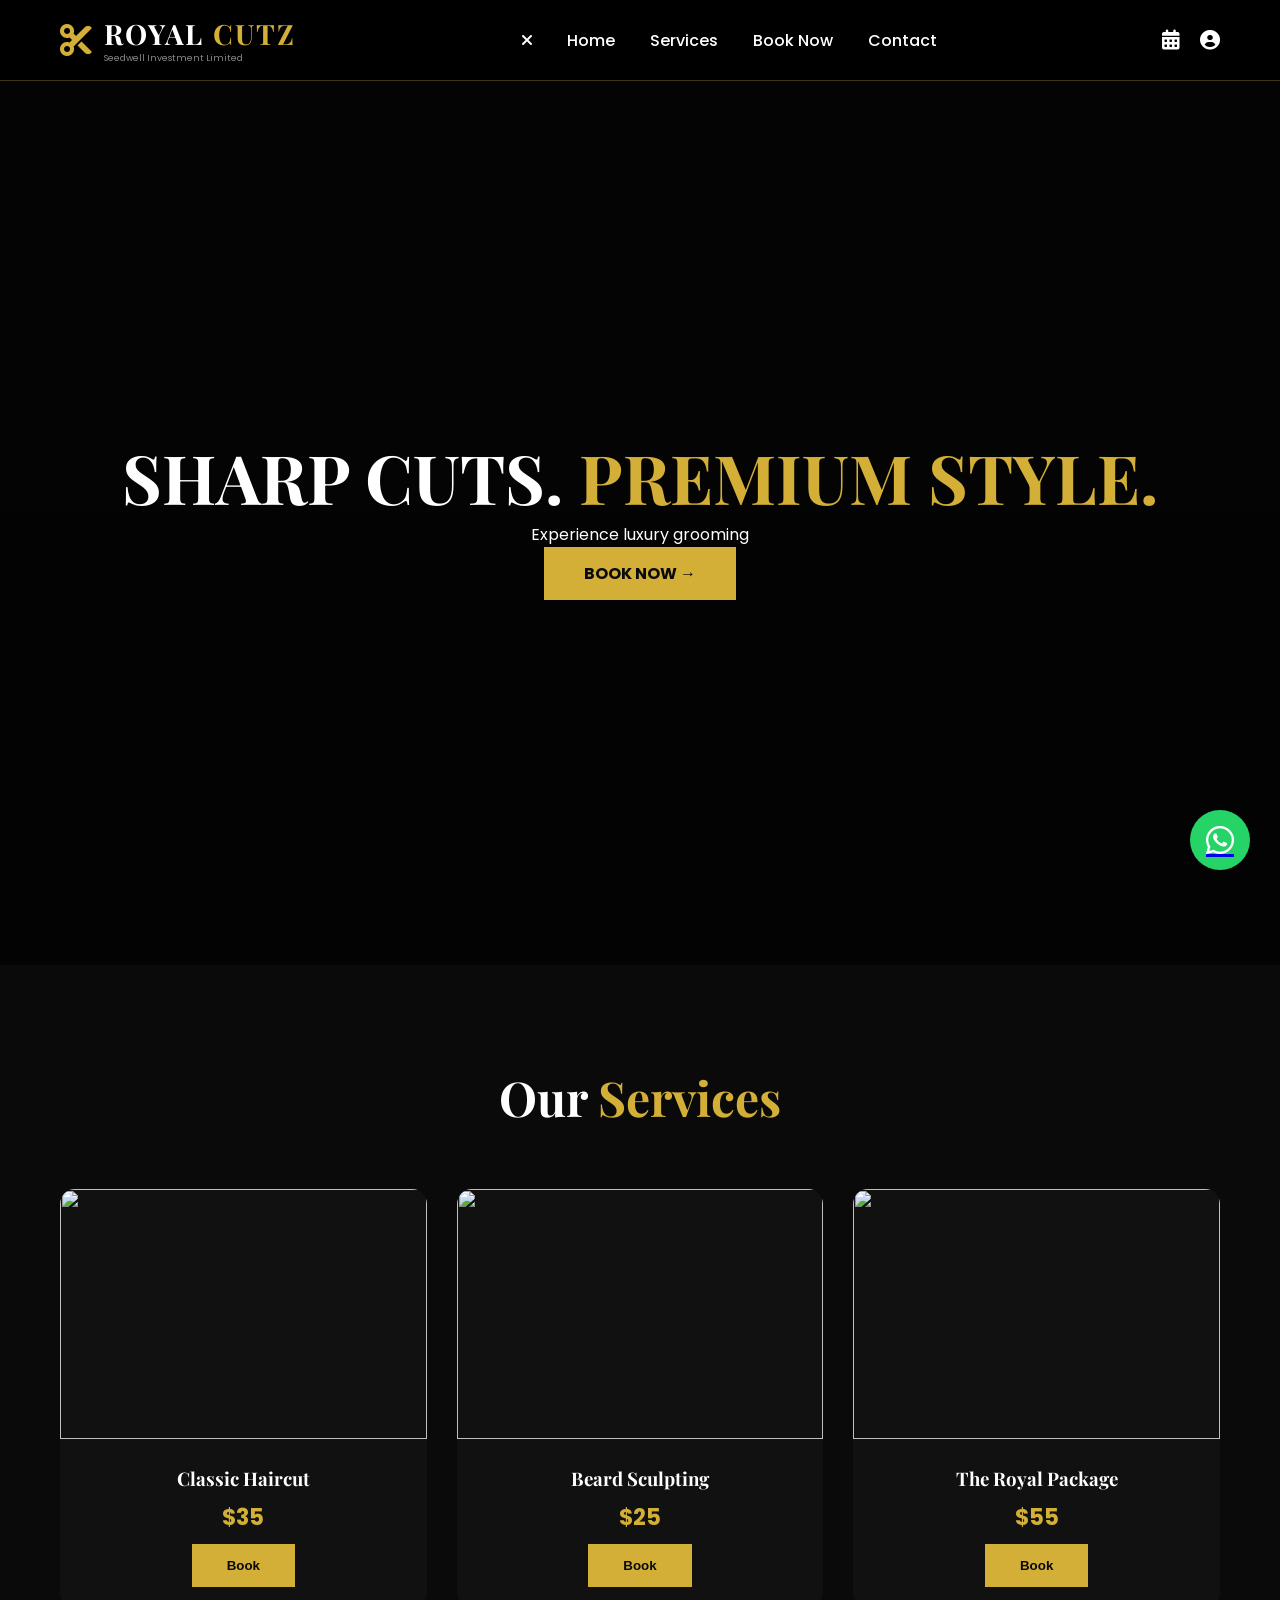
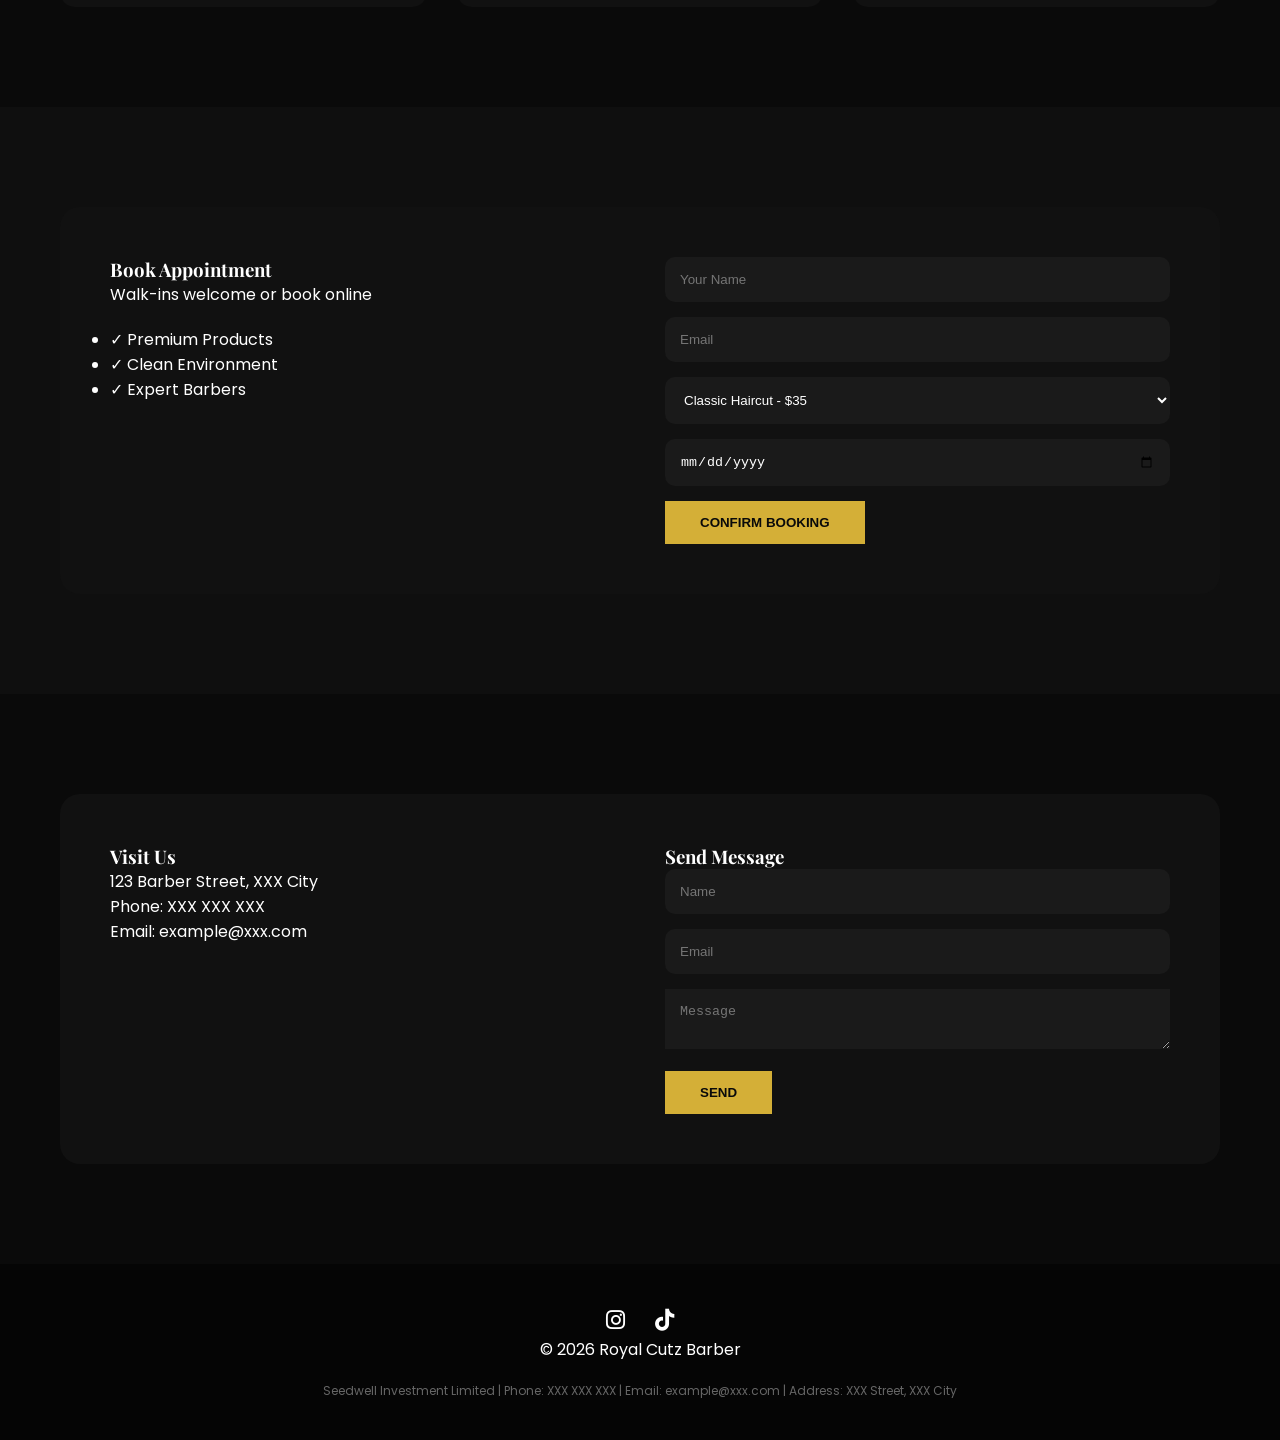
==== index.html @ b5dce800 "Add files via upload" ====
<!DOCTYPE html>
<html lang="en">
<head>
    <meta charset="UTF-8">
    <meta name="viewport" content="width=device-width, initial-scale=1.0">
    <title>Royal Cutz | Seedwell Investment Limited</title>
    <link href="https://fonts.googleapis.com/css2?family=Playfair+Display:wght@400;500;600;700;800&family=Poppins:wght@300;400;500;600;700&display=swap" rel="stylesheet">
    <link rel="stylesheet" href="https://cdnjs.cloudflare.com/ajax/libs/font-awesome/6.0.0-beta3/css/all.min.css">
    <style>
        * { margin: 0; padding: 0; box-sizing: border-box; }
        body { font-family: 'Poppins', sans-serif; background: #0A0A0A; color: white; scroll-behavior: smooth; }
        h1, h2, h3 { font-family: 'Playfair Display', serif; }
        
        nav { position: fixed; top: 0; width: 100%; background: rgba(0,0,0,0.95); backdrop-filter: blur(10px); z-index: 1000; padding: 15px 0; border-bottom: 1px solid rgba(212, 175, 55, 0.3); }
        .nav-container { max-width: 1200px; margin: 0 auto; padding: 0 20px; display: flex; justify-content: space-between; align-items: center; }
        
        .logo { display: flex; align-items: center; gap: 12px; }
        .logo i { font-size: 32px; color: #D4AF37; }
        .logo h2 { font-size: 28px; letter-spacing: 2px; }
        .logo span { color: #D4AF37; }
        .logo p { font-size: 9px; color: #888; }
        
        /* Animated hamburger menu icon */
        .mobile-menu { display: none; cursor: pointer; z-index: 1002; }
        .mobile-menu .bar { width: 25px; height: 3px; background: #D4AF37; margin: 5px 0; transition: 0.3s; }
        .mobile-menu.active .bar:nth-child(1) { transform: rotate(45deg) translate(5px, 5px); }
        .mobile-menu.active .bar:nth-child(2) { opacity: 0; }
        .mobile-menu.active .bar:nth-child(3) { transform: rotate(-45deg) translate(7px, -6px); }
        
        .nav-links { display: flex; list-style: none; gap: 35px; }
        .nav-links a { color: white; text-decoration: none; font-weight: 500; transition: 0.3s; }
        .nav-links a:hover { color: #D4AF37; }
        
        .header-icons { display: flex; gap: 20px; align-items: center; }
        .header-icons i { font-size: 20px; cursor: pointer; transition: 0.3s; color: white; }
        .header-icons i:hover { color: #D4AF37; }
        
        /* Scale-in mobile menu */
        @media (max-width: 768px) {
            .nav-links { display: none; position: fixed; top: 0; left: 0; width: 100%; height: 100vh; background: #0A0A0A; flex-direction: column; justify-content: center; align-items: center; gap: 30px; z-index: 1001; transform: scale(0); transition: transform 0.3s ease; }
            .nav-links.active { display: flex; transform: scale(1); }
            .header-icons { display: none; }
            .mobile-menu { display: block; }
            .close-btn { position: absolute; top: 30px; right: 30px; font-size: 32px; cursor: pointer; color: white; }
            .hero-content h1 { font-size: 42px; }
        }
        
        .hero { height: 100vh; background: linear-gradient(rgba(0,0,0,0.6), rgba(0,0,0,0.7)), url('https://i.ibb.co/VcYm96zN/0c75918a8c8facfb07dbf4a90ab8d073.jpg'); background-size: cover; background-position: center; display: flex; align-items: center; justify-content: center; text-align: center; margin-top: 65px; }
        .hero-content h1 { font-size: 68px; }
        .hero-content h1 span { color: #D4AF37; }
        .btn-primary { background: #D4AF37; color: #0A0A0A; padding: 14px 40px; text-decoration: none; font-weight: 700; transition: 0.3s; display: inline-block; }
        
        .container { max-width: 1200px; margin: 0 auto; padding: 0 20px; }
        section { padding: 100px 0; }
        .section-header { text-align: center; margin-bottom: 60px; }
        .section-header h2 { font-size: 48px; }
        .section-header h2 span { color: #D4AF37; }
        
        .services-grid { display: grid; grid-template-columns: repeat(auto-fit, minmax(300px, 1fr)); gap: 30px; }
        .service-card { background: #111; border-radius: 15px; overflow: hidden; transition: 0.4s; }
        .service-card:hover { transform: translateY(-10px); }
        .service-card img { width: 100%; height: 250px; object-fit: cover; }
        .service-info { padding: 20px; text-align: center; }
        .service-price { color: #D4AF37; font-size: 22px; font-weight: 700; margin: 10px 0; }
        
        .booking-grid { display: grid; grid-template-columns: 1fr 1fr; gap: 50px; background: #111; padding: 50px; border-radius: 20px; }
        .form-group input, .form-group select { width: 100%; padding: 15px; background: #1A1A1A; border: none; border-radius: 10px; color: white; margin-bottom: 15px; }
        .btn-submit { background: #D4AF37; color: #0A0A0A; padding: 14px 35px; border: none; cursor: pointer; font-weight: 700; }
        
        footer { background: #050505; text-align: center; padding: 40px; }
        .copyright { font-size: 12px; color: #666; margin-top: 20px; }
        .social-icons a { color: white; margin: 0 15px; font-size: 22px; transition: 0.3s; }
        .social-icons a:hover { color: #D4AF37; }
        
        .whatsapp-float { position: fixed; bottom: 30px; right: 30px; background: #25D366; width: 60px; height: 60px; border-radius: 50%; display: flex; align-items: center; justify-content: center; z-index: 99; }
        .whatsapp-float i { color: white; font-size: 32px; }
        
        @media (max-width: 768px) {
            .booking-grid { grid-template-columns: 1fr; }
        }
    </style>
</head>
<body>
    <nav>
        <div class="nav-container">
            <div class="logo">
                <i class="fas fa-cut"></i>
                <div><h2>ROYAL <span>CUTZ</span></h2><p>Seedwell Investment Limited</p></div>
            </div>
            <div class="mobile-menu" onclick="toggleMenu()">
                <div class="bar"></div><div class="bar"></div><div class="bar"></div>
            </div>
            <ul class="nav-links" id="navLinks">
                <div class="close-btn" onclick="toggleMenu()"><i class="fas fa-times"></i></div>
                <li><a href="#home" onclick="closeMenu()">Home</a></li>
                <li><a href="#services" onclick="closeMenu()">Services</a></li>
                <li><a href="#booking" onclick="closeMenu()">Book Now</a></li>
                <li><a href="#contact" onclick="closeMenu()">Contact</a></li>
            </ul>
            <div class="header-icons">
                <i class="fas fa-calendar-alt"></i>
                <i class="fas fa-user-circle"></i>
            </div>
        </div>
    </nav>

    <section id="home" class="hero">
        <div class="hero-content"><h1>SHARP CUTS. <span>PREMIUM STYLE.</span></h1><p>Experience luxury grooming</p><a href="#booking" class="btn-primary">BOOK NOW →</a></div>
    </section>

    <section id="services">
        <div class="container">
            <div class="section-header"><h2>Our <span>Services</span></h2></div>
            <div class="services-grid">
                <div class="service-card"><img src="https://i.ibb.co/MHLkcRd/10beeb5d03edccb6bc92f4dc86276311.jpg"><div class="service-info"><h3>Classic Haircut</h3><div class="service-price">$35</div><button class="btn-submit" onclick="bookNow()">Book</button></div></div>
                <div class="service-card"><img src="https://i.ibb.co/p6kbr1dc/aed3cac0a89e1224f5ed95ca63a3129e.jpg"><div class="service-info"><h3>Beard Sculpting</h3><div class="service-price">$25</div><button class="btn-submit" onclick="bookNow()">Book</button></div></div>
                <div class="service-card"><img src="https://i.ibb.co/S7xcGWfs/0cc742a80619c26ca10ebfcf103eb071.jpg"><div class="service-info"><h3>The Royal Package</h3><div class="service-price">$55</div><button class="btn-submit" onclick="bookNow()">Book</button></div></div>
            </div>
        </div>
    </section>

    <section id="booking" style="background:#0F0F0F">
        <div class="container">
            <div class="booking-grid">
                <div><h3>Book Appointment</h3><p>Walk-ins welcome or book online</p><ul style="margin-top:20px"><li>✓ Premium Products</li><li>✓ Clean Environment</li><li>✓ Expert Barbers</li></ul></div>
                <div><form id="barberForm"><div class="form-group"><input type="text" placeholder="Your Name"></div><div class="form-group"><input type="email" placeholder="Email"></div><div class="form-group"><select><option>Classic Haircut - $35</option><option>Beard Sculpting - $25</option><option>The Royal Package - $55</option></select></div><div class="form-group"><input type="date"></div><button class="btn-submit">CONFIRM BOOKING</button></form></div>
            </div>
        </div>
    </section>

    <section id="contact">
        <div class="container">
            <div class="booking-grid">
                <div><h3>Visit Us</h3><p>123 Barber Street, XXX City<br>Phone: XXX XXX XXX<br>Email: example@xxx.com</p></div>
                <div><h3>Send Message</h3><form id="contactForm"><div class="form-group"><input type="text" placeholder="Name"></div><div class="form-group"><input type="email" placeholder="Email"></div><textarea placeholder="Message" style="width:100%;padding:15px;background:#1A1A1A;border:none;color:white"></textarea><button class="btn-submit" style="margin-top:15px">SEND</button></form></div>
            </div>
        </div>
    </section>

    <footer><div class="social-icons"><a href="#"><i class="fab fa-instagram"></i></a><a href="#"><i class="fab fa-tiktok"></i></a></div><p>© 2026 Royal Cutz Barber</p><div class="copyright">Seedwell Investment Limited | Phone: XXX XXX XXX | Email: example@xxx.com | Address: XXX Street, XXX City</div></footer>
    <a href="https://wa.me/XXXXXXXXXXX" class="whatsapp-float"><i class="fab fa-whatsapp"></i></a>

    <script>
        function toggleMenu() { 
            document.getElementById('navLinks').classList.toggle('active');
            document.querySelector('.mobile-menu').classList.toggle('active');
        }
        function closeMenu() { 
            document.getElementById('navLinks').classList.remove('active');
            document.querySelector('.mobile-menu').classList.remove('active');
        }
        function bookNow() { document.getElementById('booking').scrollIntoView({ behavior: 'smooth' }); }
        document.querySelectorAll('a[href^="#"]').forEach(a => { a.addEventListener('click', function(e) { e.preventDefault(); document.querySelector(this.getAttribute('href')).scrollIntoView({ behavior: 'smooth' }); closeMenu(); }); });
        document.getElementById('barberForm')?.addEventListener('submit', function(e) { e.preventDefault(); alert('Appointment booked!'); this.reset(); });
        document.getElementById('contactForm')?.addEventListener('submit', function(e) { e.preventDefault(); alert('Message sent!'); this.reset(); });
    </script>
</body>
</html>
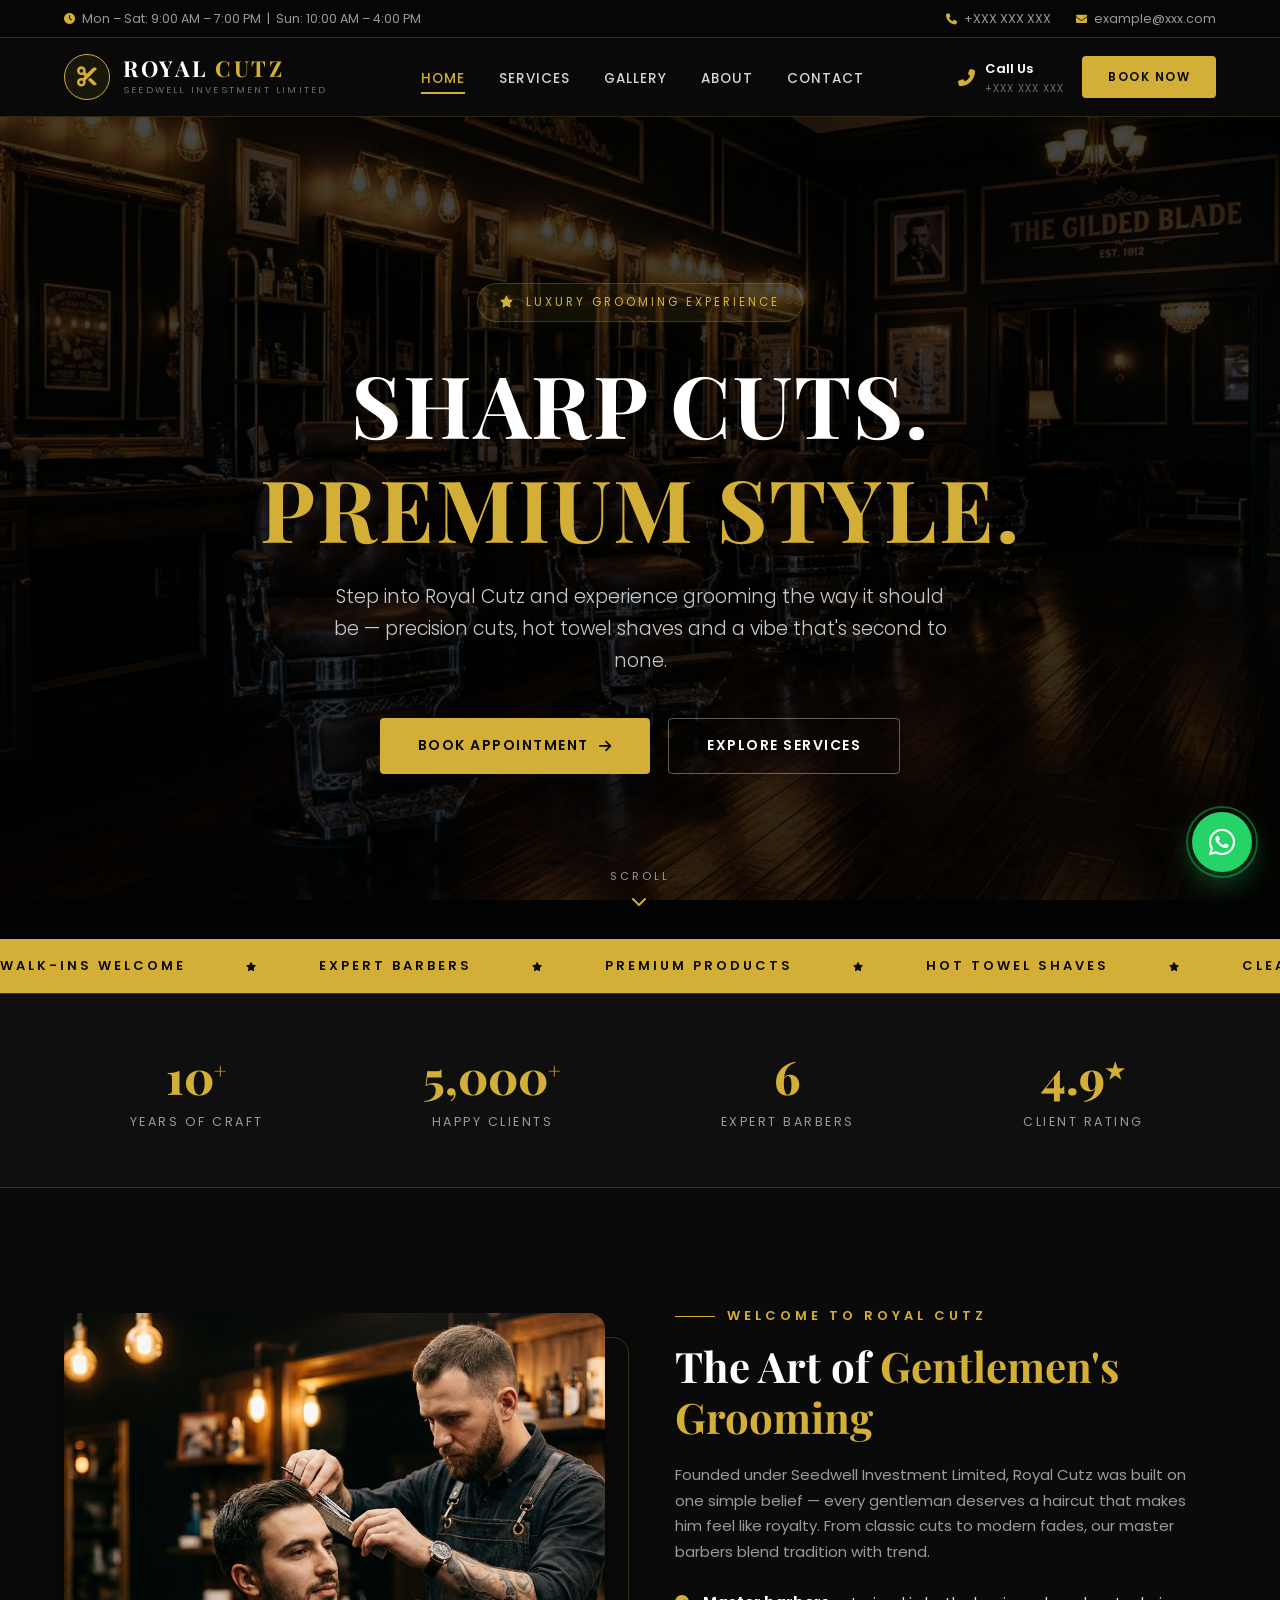
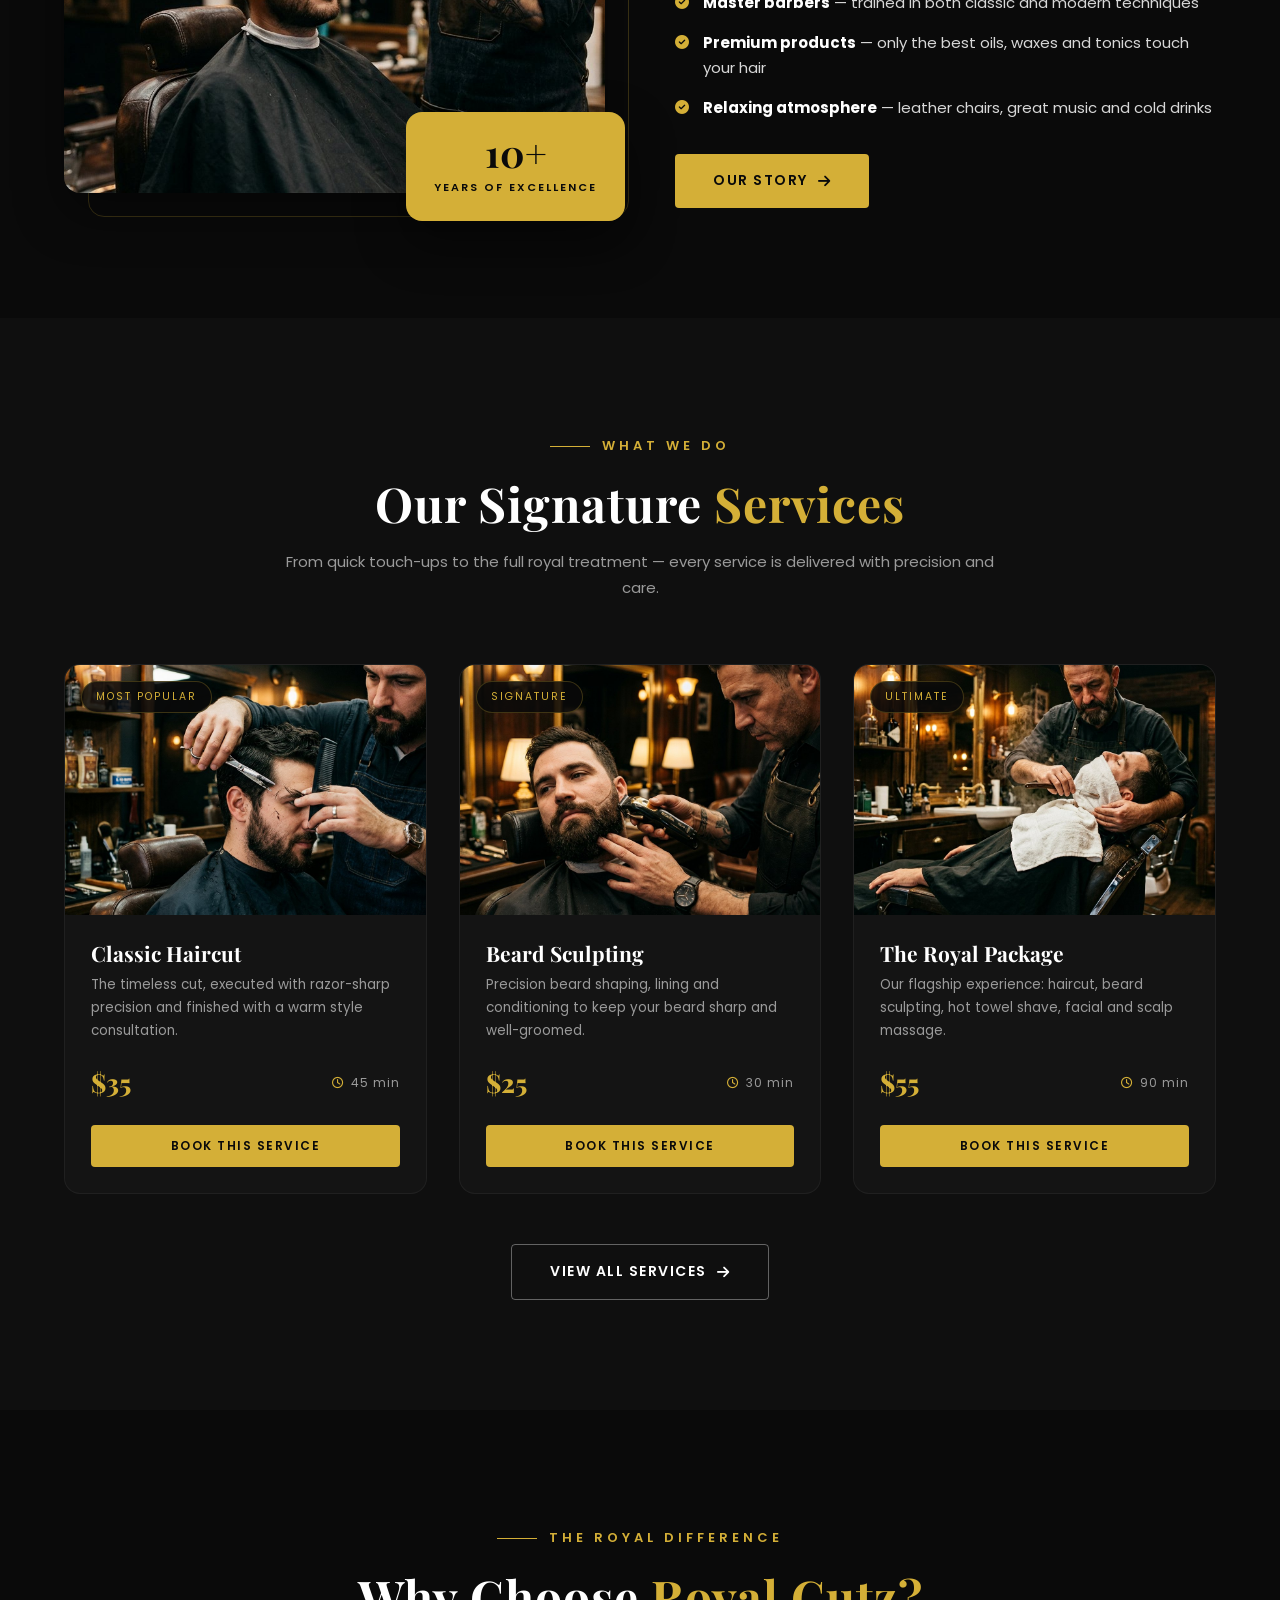
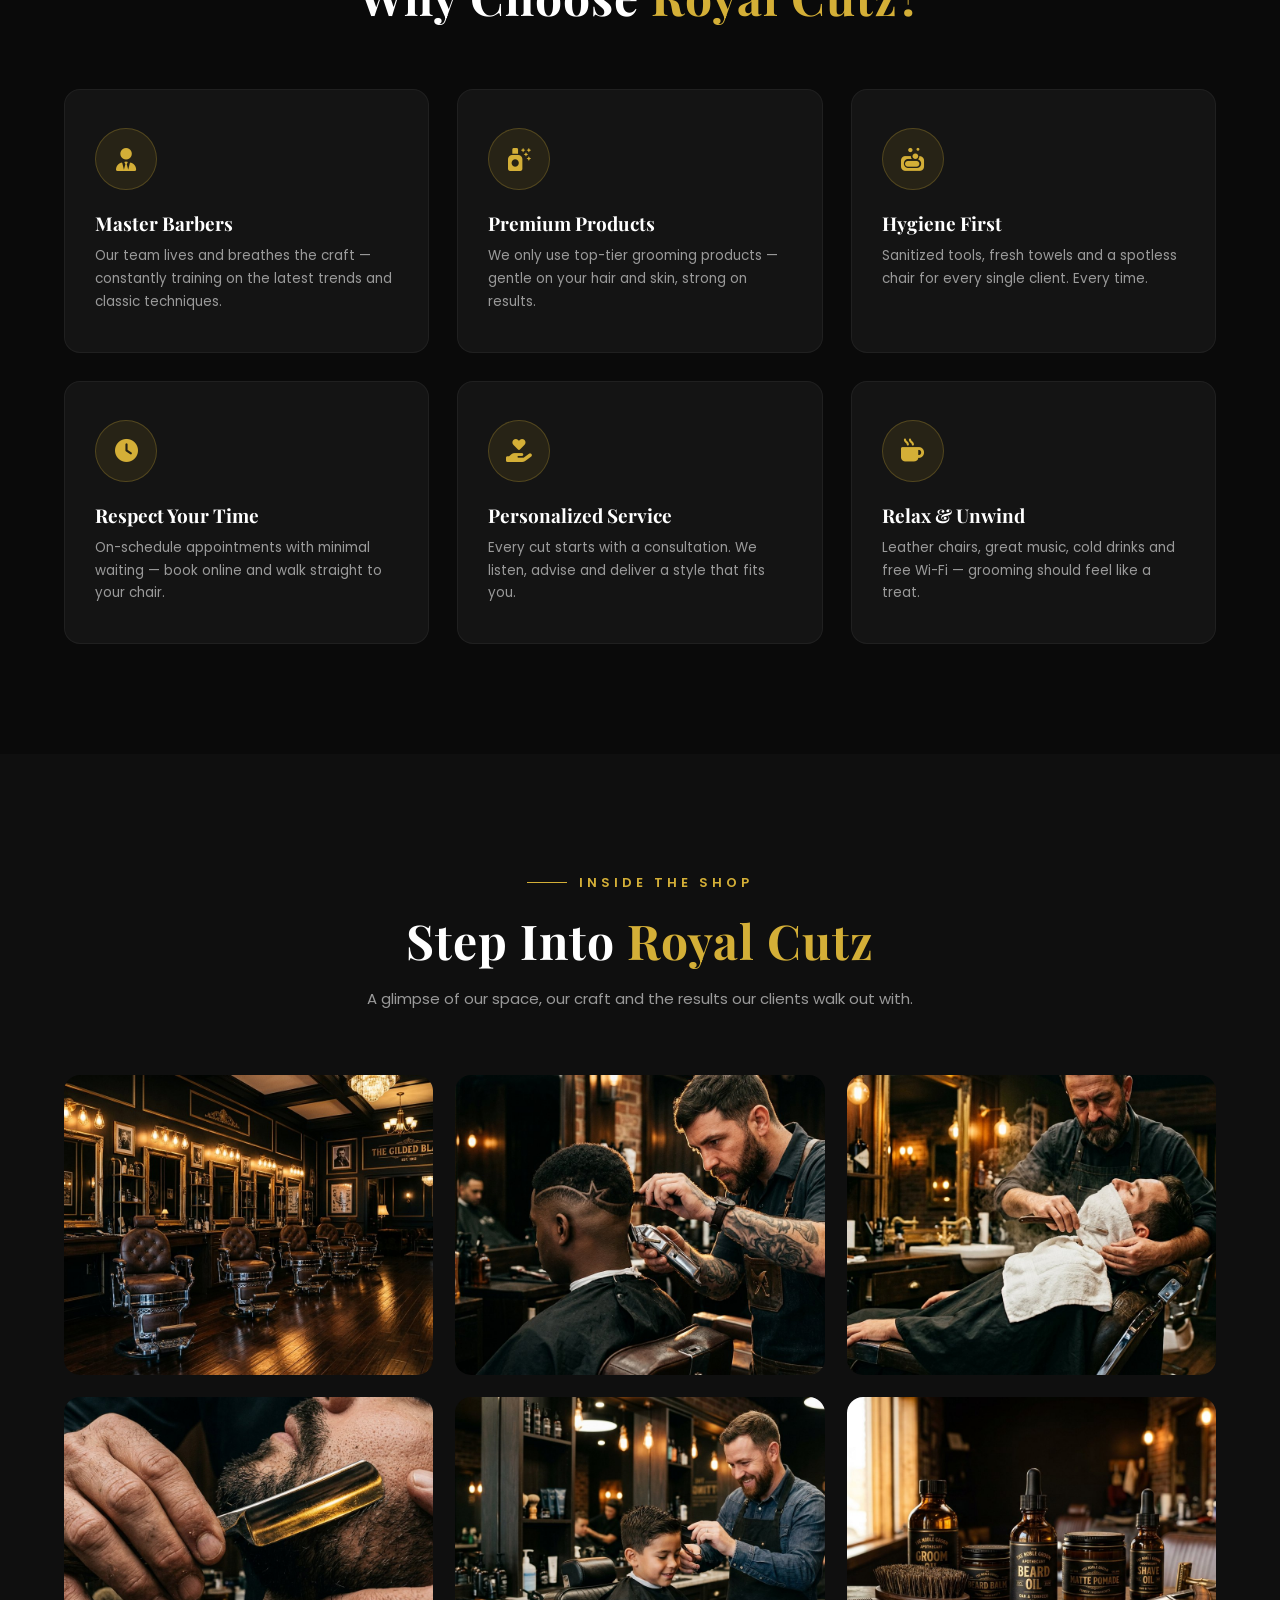
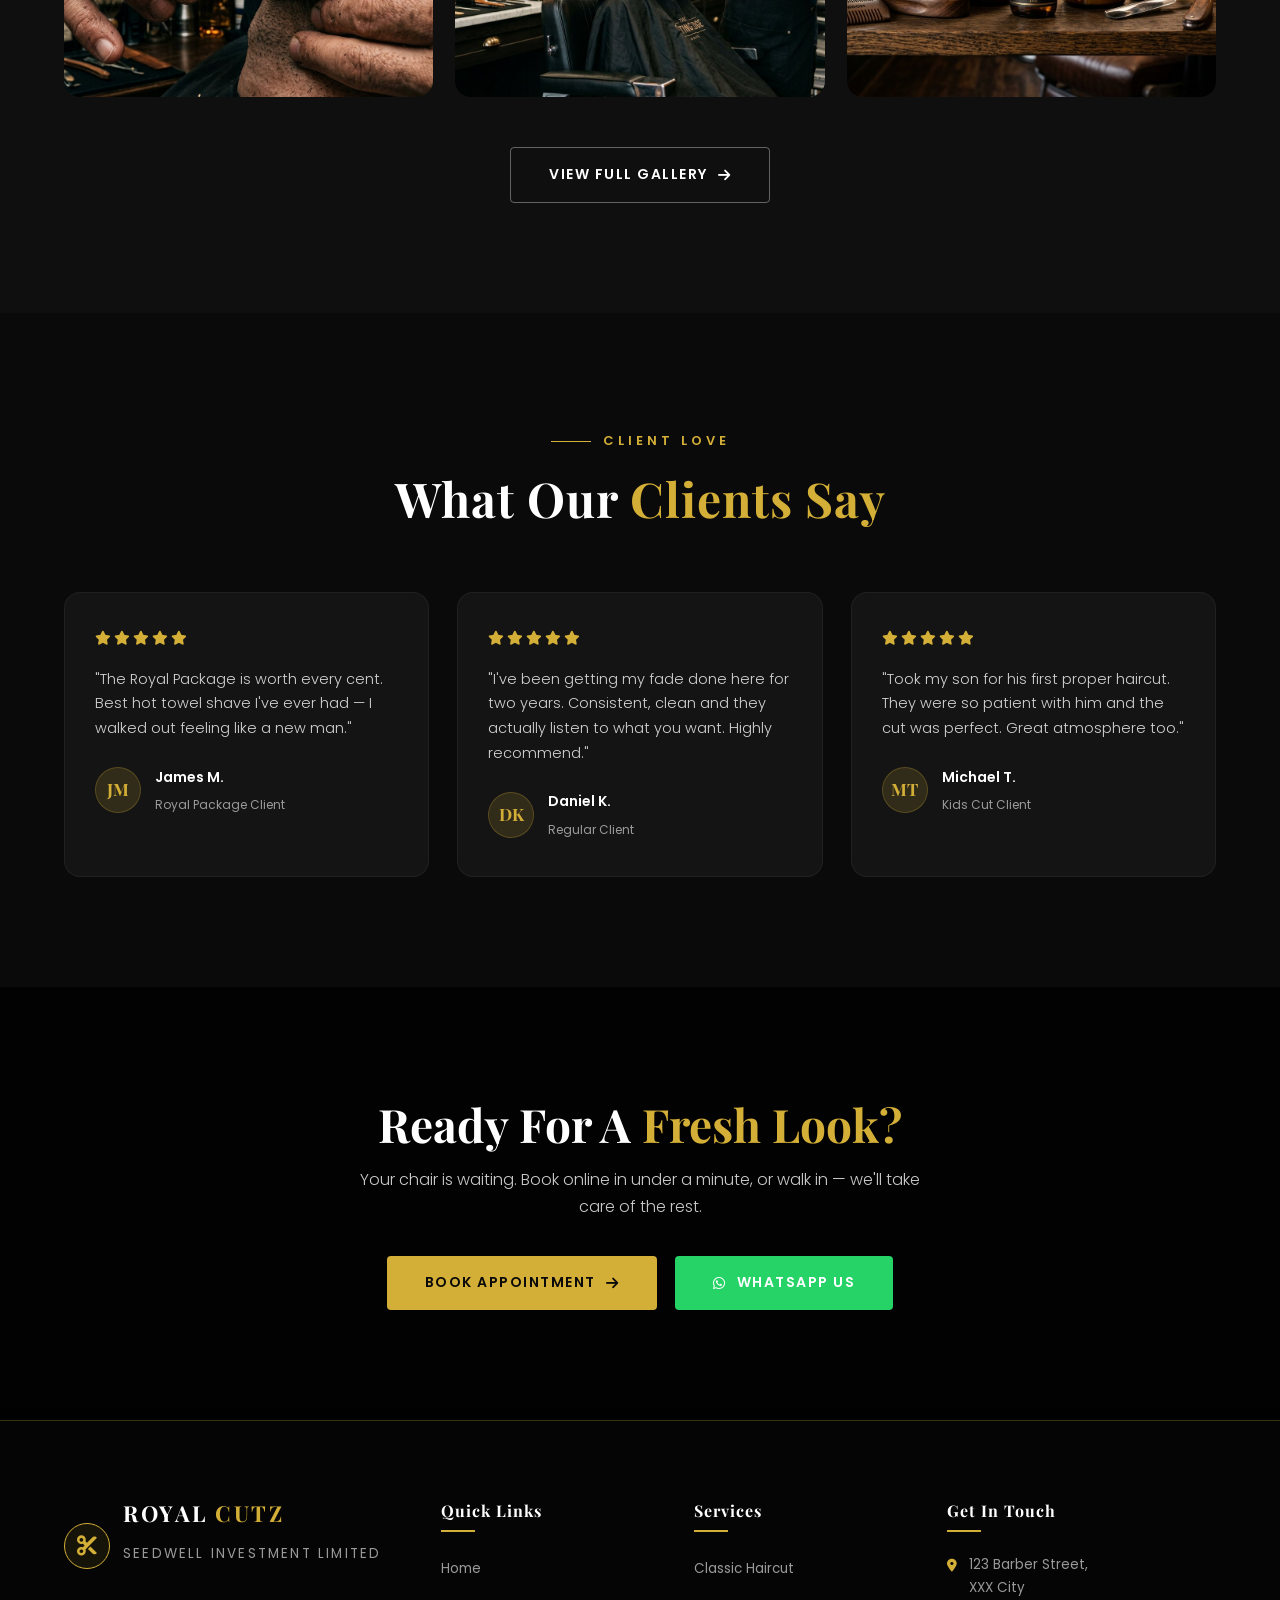
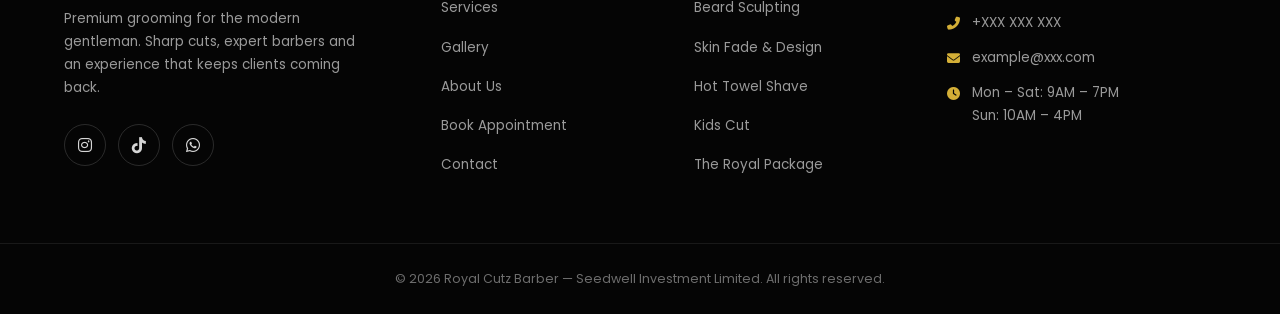
==== commit b846cddc: "Upgrade Royal Cutz to professional multi-page site - 7 pages: Home, Services, Gallery (lightbox), Ab" ====
--- a/index.html
+++ b/index.html
@@ -3,156 +3,333 @@
 <head>
     <meta charset="UTF-8">
     <meta name="viewport" content="width=device-width, initial-scale=1.0">
-    <title>Royal Cutz | Seedwell Investment Limited</title>
+    <title>Royal Cutz — Premium Barbershop | Seedwell Investment Limited</title>
+    <meta name="description" content="Royal Cutz is a premium barbershop offering classic haircuts, beard sculpting, hot towel shaves and the royal grooming experience. Book your appointment today.">
+    <meta name="theme-color" content="#0A0A0A">
+    <meta property="og:title" content="Royal Cutz — Premium Barbershop">
+    <meta property="og:description" content="Sharp cuts. Premium style. Book your appointment at Royal Cutz today.">
+    <meta property="og:image" content="assets/images/hero.jpg">
+    <meta property="og:type" content="website">
+    <link rel="icon" type="image/svg+xml" href="assets/images/favicon.svg">
+    <link rel="preconnect" href="https://fonts.googleapis.com">
+    <link rel="preconnect" href="https://fonts.gstatic.com" crossorigin>
     <link href="https://fonts.googleapis.com/css2?family=Playfair+Display:wght@400;500;600;700;800&family=Poppins:wght@300;400;500;600;700&display=swap" rel="stylesheet">
-    <link rel="stylesheet" href="https://cdnjs.cloudflare.com/ajax/libs/font-awesome/6.0.0-beta3/css/all.min.css">
-    <style>
-        * { margin: 0; padding: 0; box-sizing: border-box; }
-        body { font-family: 'Poppins', sans-serif; background: #0A0A0A; color: white; scroll-behavior: smooth; }
-        h1, h2, h3 { font-family: 'Playfair Display', serif; }
-        
-        nav { position: fixed; top: 0; width: 100%; background: rgba(0,0,0,0.95); backdrop-filter: blur(10px); z-index: 1000; padding: 15px 0; border-bottom: 1px solid rgba(212, 175, 55, 0.3); }
-        .nav-container { max-width: 1200px; margin: 0 auto; padding: 0 20px; display: flex; justify-content: space-between; align-items: center; }
-        
-        .logo { display: flex; align-items: center; gap: 12px; }
-        .logo i { font-size: 32px; color: #D4AF37; }
-        .logo h2 { font-size: 28px; letter-spacing: 2px; }
-        .logo span { color: #D4AF37; }
-        .logo p { font-size: 9px; color: #888; }
-        
-        /* Animated hamburger menu icon */
-        .mobile-menu { display: none; cursor: pointer; z-index: 1002; }
-        .mobile-menu .bar { width: 25px; height: 3px; background: #D4AF37; margin: 5px 0; transition: 0.3s; }
-        .mobile-menu.active .bar:nth-child(1) { transform: rotate(45deg) translate(5px, 5px); }
-        .mobile-menu.active .bar:nth-child(2) { opacity: 0; }
-        .mobile-menu.active .bar:nth-child(3) { transform: rotate(-45deg) translate(7px, -6px); }
-        
-        .nav-links { display: flex; list-style: none; gap: 35px; }
-        .nav-links a { color: white; text-decoration: none; font-weight: 500; transition: 0.3s; }
-        .nav-links a:hover { color: #D4AF37; }
-        
-        .header-icons { display: flex; gap: 20px; align-items: center; }
-        .header-icons i { font-size: 20px; cursor: pointer; transition: 0.3s; color: white; }
-        .header-icons i:hover { color: #D4AF37; }
-        
-        /* Scale-in mobile menu */
-        @media (max-width: 768px) {
-            .nav-links { display: none; position: fixed; top: 0; left: 0; width: 100%; height: 100vh; background: #0A0A0A; flex-direction: column; justify-content: center; align-items: center; gap: 30px; z-index: 1001; transform: scale(0); transition: transform 0.3s ease; }
-            .nav-links.active { display: flex; transform: scale(1); }
-            .header-icons { display: none; }
-            .mobile-menu { display: block; }
-            .close-btn { position: absolute; top: 30px; right: 30px; font-size: 32px; cursor: pointer; color: white; }
-            .hero-content h1 { font-size: 42px; }
-        }
-        
-        .hero { height: 100vh; background: linear-gradient(rgba(0,0,0,0.6), rgba(0,0,0,0.7)), url('https://i.ibb.co/VcYm96zN/0c75918a8c8facfb07dbf4a90ab8d073.jpg'); background-size: cover; background-position: center; display: flex; align-items: center; justify-content: center; text-align: center; margin-top: 65px; }
-        .hero-content h1 { font-size: 68px; }
-        .hero-content h1 span { color: #D4AF37; }
-        .btn-primary { background: #D4AF37; color: #0A0A0A; padding: 14px 40px; text-decoration: none; font-weight: 700; transition: 0.3s; display: inline-block; }
-        
-        .container { max-width: 1200px; margin: 0 auto; padding: 0 20px; }
-        section { padding: 100px 0; }
-        .section-header { text-align: center; margin-bottom: 60px; }
-        .section-header h2 { font-size: 48px; }
-        .section-header h2 span { color: #D4AF37; }
-        
-        .services-grid { display: grid; grid-template-columns: repeat(auto-fit, minmax(300px, 1fr)); gap: 30px; }
-        .service-card { background: #111; border-radius: 15px; overflow: hidden; transition: 0.4s; }
-        .service-card:hover { transform: translateY(-10px); }
-        .service-card img { width: 100%; height: 250px; object-fit: cover; }
-        .service-info { padding: 20px; text-align: center; }
-        .service-price { color: #D4AF37; font-size: 22px; font-weight: 700; margin: 10px 0; }
-        
-        .booking-grid { display: grid; grid-template-columns: 1fr 1fr; gap: 50px; background: #111; padding: 50px; border-radius: 20px; }
-        .form-group input, .form-group select { width: 100%; padding: 15px; background: #1A1A1A; border: none; border-radius: 10px; color: white; margin-bottom: 15px; }
-        .btn-submit { background: #D4AF37; color: #0A0A0A; padding: 14px 35px; border: none; cursor: pointer; font-weight: 700; }
-        
-        footer { background: #050505; text-align: center; padding: 40px; }
-        .copyright { font-size: 12px; color: #666; margin-top: 20px; }
-        .social-icons a { color: white; margin: 0 15px; font-size: 22px; transition: 0.3s; }
-        .social-icons a:hover { color: #D4AF37; }
-        
-        .whatsapp-float { position: fixed; bottom: 30px; right: 30px; background: #25D366; width: 60px; height: 60px; border-radius: 50%; display: flex; align-items: center; justify-content: center; z-index: 99; }
-        .whatsapp-float i { color: white; font-size: 32px; }
-        
-        @media (max-width: 768px) {
-            .booking-grid { grid-template-columns: 1fr; }
-        }
-    </style>
+    <link rel="stylesheet" href="https://cdnjs.cloudflare.com/ajax/libs/font-awesome/6.5.1/css/all.min.css">
+    <link rel="stylesheet" href="assets/css/style.css">
 </head>
 <body>
-    <nav>
-        <div class="nav-container">
-            <div class="logo">
-                <i class="fas fa-cut"></i>
-                <div><h2>ROYAL <span>CUTZ</span></h2><p>Seedwell Investment Limited</p></div>
-            </div>
-            <div class="mobile-menu" onclick="toggleMenu()">
-                <div class="bar"></div><div class="bar"></div><div class="bar"></div>
-            </div>
-            <ul class="nav-links" id="navLinks">
-                <div class="close-btn" onclick="toggleMenu()"><i class="fas fa-times"></i></div>
-                <li><a href="#home" onclick="closeMenu()">Home</a></li>
-                <li><a href="#services" onclick="closeMenu()">Services</a></li>
-                <li><a href="#booking" onclick="closeMenu()">Book Now</a></li>
-                <li><a href="#contact" onclick="closeMenu()">Contact</a></li>
-            </ul>
-            <div class="header-icons">
-                <i class="fas fa-calendar-alt"></i>
-                <i class="fas fa-user-circle"></i>
-            </div>
-        </div>
-    </nav>
-
-    <section id="home" class="hero">
-        <div class="hero-content"><h1>SHARP CUTS. <span>PREMIUM STYLE.</span></h1><p>Experience luxury grooming</p><a href="#booking" class="btn-primary">BOOK NOW →</a></div>
-    </section>
-
-    <section id="services">
-        <div class="container">
-            <div class="section-header"><h2>Our <span>Services</span></h2></div>
+
+    <!-- Top contact strip -->
+    <div class="topbar">
+        <div class="topbar-inner">
+            <span><i class="fas fa-clock"></i>Mon – Sat: 9:00 AM – 7:00 PM &nbsp;|&nbsp; Sun: 10:00 AM – 4:00 PM</span>
+            <span class="tb-right">
+                <a href="tel:XXXXXXXXXXX"><i class="fas fa-phone"></i>+XXX XXX XXX</a>
+                <a href="mailto:example@xxx.com" style="margin-left:22px"><i class="fas fa-envelope"></i>example@xxx.com</a>
+            </span>
+        </div>
+    </div>
+
+    <!-- Header -->
+    <header class="site-header">
+        <div class="nav-inner">
+            <a href="index.html" class="brand">
+                <span class="brand-icon"><i class="fas fa-cut"></i></span>
+                <span>
+                    <h1>ROYAL <span>CUTZ</span></h1>
+                    <p>Seedwell Investment Limited</p>
+                </span>
+            </a>
+            <nav>
+                <ul class="nav-links">
+                    <li><a href="index.html" class="active">Home</a></li>
+                    <li><a href="services.html">Services</a></li>
+                    <li><a href="gallery.html">Gallery</a></li>
+                    <li><a href="about.html">About</a></li>
+                    <li><a href="contact.html">Contact</a></li>
+                </ul>
+            </nav>
+            <div class="nav-cta">
+                <a href="tel:XXXXXXXXXXX" class="nav-phone"><i class="fas fa-phone-alt"></i><span>Call Us<small>+XXX XXX XXX</small></span></a>
+                <a href="booking.html" class="btn btn-gold btn-sm">Book Now</a>
+            </div>
+            <button class="hamburger" id="hamburger" aria-label="Open menu">
+                <span></span><span></span><span></span>
+            </button>
+        </div>
+    </header>
+
+    <!-- Mobile menu -->
+    <div class="mobile-menu" id="mobileMenu">
+        <a href="index.html" class="active">Home</a>
+        <a href="services.html">Services</a>
+        <a href="gallery.html">Gallery</a>
+        <a href="about.html">About</a>
+        <a href="booking.html">Book Now</a>
+        <a href="contact.html">Contact</a>
+        <a href="booking.html" class="btn btn-gold mm-cta">Book Appointment</a>
+        <div class="mm-social">
+            <a href="#" aria-label="Instagram"><i class="fab fa-instagram"></i></a>
+            <a href="#" aria-label="TikTok"><i class="fab fa-tiktok"></i></a>
+            <a href="#" aria-label="WhatsApp"><i class="fab fa-whatsapp"></i></a>
+        </div>
+    </div>
+
+    <!-- Hero -->
+    <section class="hero">
+        <div class="hero-content">
+            <span class="hero-badge"><i class="fas fa-star"></i> Luxury Grooming Experience</span>
+            <h1>SHARP CUTS.<br><span>PREMIUM STYLE.</span></h1>
+            <p>Step into Royal Cutz and experience grooming the way it should be — precision cuts, hot towel shaves and a vibe that's second to none.</p>
+            <div class="hero-actions">
+                <a href="booking.html" class="btn btn-gold">Book Appointment <i class="fas fa-arrow-right"></i></a>
+                <a href="services.html" class="btn btn-outline">Explore Services</a>
+            </div>
+        </div>
+        <a href="#stats" class="hero-scroll">Scroll <i class="fas fa-chevron-down"></i></a>
+    </section>
+
+    <!-- Marquee -->
+    <div class="marquee">
+        <div class="marquee-track">
+            <span>Walk-Ins Welcome <i class="fas fa-star"></i> Expert Barbers <i class="fas fa-star"></i> Premium Products <i class="fas fa-star"></i> Hot Towel Shaves <i class="fas fa-star"></i> Clean Environment <i class="fas fa-star"></i> Walk-Ins Welcome <i class="fas fa-star"></i> Expert Barbers <i class="fas fa-star"></i> Premium Products <i class="fas fa-star"></i> Hot Towel Shaves <i class="fas fa-star"></i> Clean Environment <i class="fas fa-star"></i></span>
+        </div>
+    </div>
+
+    <!-- Stats -->
+    <section class="stats-bar" id="stats">
+        <div class="container">
+            <div class="stats-grid">
+                <div class="stat reveal"><h3>10<sup>+</sup></h3><p>Years of Craft</p></div>
+                <div class="stat reveal reveal-delay-1"><h3>5,000<sup>+</sup></h3><p>Happy Clients</p></div>
+                <div class="stat reveal reveal-delay-2"><h3>6</h3><p>Expert Barbers</p></div>
+                <div class="stat reveal reveal-delay-3"><h3>4.9<sup>★</sup></h3><p>Client Rating</p></div>
+            </div>
+        </div>
+    </section>
+
+    <!-- About preview -->
+    <section class="section">
+        <div class="container">
+            <div class="split">
+                <div class="split-media reveal">
+                    <img src="assets/images/barber-working.jpg" alt="Barber at work in Royal Cutz barbershop">
+                    <div class="exp-badge"><strong>10+</strong><span>Years of Excellence</span></div>
+                </div>
+                <div class="split-copy reveal reveal-delay-1">
+                    <span class="eyebrow">Welcome to Royal Cutz</span>
+                    <h2>The Art of <span>Gentlemen's Grooming</span></h2>
+                    <p>Founded under Seedwell Investment Limited, Royal Cutz was built on one simple belief — every gentleman deserves a haircut that makes him feel like royalty. From classic cuts to modern fades, our master barbers blend tradition with trend.</p>
+                    <ul class="split-list">
+                        <li><i class="fas fa-check-circle"></i><span><strong>Master barbers</strong> — trained in both classic and modern techniques</span></li>
+                        <li><i class="fas fa-check-circle"></i><span><strong>Premium products</strong> — only the best oils, waxes and tonics touch your hair</span></li>
+                        <li><i class="fas fa-check-circle"></i><span><strong>Relaxing atmosphere</strong> — leather chairs, great music and cold drinks</span></li>
+                    </ul>
+                    <a href="about.html" class="btn btn-gold">Our Story <i class="fas fa-arrow-right"></i></a>
+                </div>
+            </div>
+        </div>
+    </section>
+
+    <!-- Services preview -->
+    <section class="section section-alt">
+        <div class="container">
+            <div class="section-head reveal">
+                <span class="eyebrow">What We Do</span>
+                <h2>Our Signature <span>Services</span></h2>
+                <p>From quick touch-ups to the full royal treatment — every service is delivered with precision and care.</p>
+            </div>
             <div class="services-grid">
-                <div class="service-card"><img src="https://i.ibb.co/MHLkcRd/10beeb5d03edccb6bc92f4dc86276311.jpg"><div class="service-info"><h3>Classic Haircut</h3><div class="service-price">$35</div><button class="btn-submit" onclick="bookNow()">Book</button></div></div>
-                <div class="service-card"><img src="https://i.ibb.co/p6kbr1dc/aed3cac0a89e1224f5ed95ca63a3129e.jpg"><div class="service-info"><h3>Beard Sculpting</h3><div class="service-price">$25</div><button class="btn-submit" onclick="bookNow()">Book</button></div></div>
-                <div class="service-card"><img src="https://i.ibb.co/S7xcGWfs/0cc742a80619c26ca10ebfcf103eb071.jpg"><div class="service-info"><h3>The Royal Package</h3><div class="service-price">$55</div><button class="btn-submit" onclick="bookNow()">Book</button></div></div>
-            </div>
-        </div>
-    </section>
-
-    <section id="booking" style="background:#0F0F0F">
-        <div class="container">
-            <div class="booking-grid">
-                <div><h3>Book Appointment</h3><p>Walk-ins welcome or book online</p><ul style="margin-top:20px"><li>✓ Premium Products</li><li>✓ Clean Environment</li><li>✓ Expert Barbers</li></ul></div>
-                <div><form id="barberForm"><div class="form-group"><input type="text" placeholder="Your Name"></div><div class="form-group"><input type="email" placeholder="Email"></div><div class="form-group"><select><option>Classic Haircut - $35</option><option>Beard Sculpting - $25</option><option>The Royal Package - $55</option></select></div><div class="form-group"><input type="date"></div><button class="btn-submit">CONFIRM BOOKING</button></form></div>
-            </div>
-        </div>
-    </section>
-
-    <section id="contact">
-        <div class="container">
-            <div class="booking-grid">
-                <div><h3>Visit Us</h3><p>123 Barber Street, XXX City<br>Phone: XXX XXX XXX<br>Email: example@xxx.com</p></div>
-                <div><h3>Send Message</h3><form id="contactForm"><div class="form-group"><input type="text" placeholder="Name"></div><div class="form-group"><input type="email" placeholder="Email"></div><textarea placeholder="Message" style="width:100%;padding:15px;background:#1A1A1A;border:none;color:white"></textarea><button class="btn-submit" style="margin-top:15px">SEND</button></form></div>
-            </div>
-        </div>
-    </section>
-
-    <footer><div class="social-icons"><a href="#"><i class="fab fa-instagram"></i></a><a href="#"><i class="fab fa-tiktok"></i></a></div><p>© 2026 Royal Cutz Barber</p><div class="copyright">Seedwell Investment Limited | Phone: XXX XXX XXX | Email: example@xxx.com | Address: XXX Street, XXX City</div></footer>
-    <a href="https://wa.me/XXXXXXXXXXX" class="whatsapp-float"><i class="fab fa-whatsapp"></i></a>
-
-    <script>
-        function toggleMenu() { 
-            document.getElementById('navLinks').classList.toggle('active');
-            document.querySelector('.mobile-menu').classList.toggle('active');
-        }
-        function closeMenu() { 
-            document.getElementById('navLinks').classList.remove('active');
-            document.querySelector('.mobile-menu').classList.remove('active');
-        }
-        function bookNow() { document.getElementById('booking').scrollIntoView({ behavior: 'smooth' }); }
-        document.querySelectorAll('a[href^="#"]').forEach(a => { a.addEventListener('click', function(e) { e.preventDefault(); document.querySelector(this.getAttribute('href')).scrollIntoView({ behavior: 'smooth' }); closeMenu(); }); });
-        document.getElementById('barberForm')?.addEventListener('submit', function(e) { e.preventDefault(); alert('Appointment booked!'); this.reset(); });
-        document.getElementById('contactForm')?.addEventListener('submit', function(e) { e.preventDefault(); alert('Message sent!'); this.reset(); });
-    </script>
+                <div class="service-card reveal">
+                    <div class="service-media">
+                        <span class="service-tag">Most Popular</span>
+                        <img src="assets/images/classic-haircut.jpg" alt="Classic haircut">
+                    </div>
+                    <div class="service-info">
+                        <h3>Classic Haircut</h3>
+                        <p>The timeless cut, executed with razor-sharp precision and finished with a warm style consultation.</p>
+                        <div class="service-meta">
+                            <span class="service-price">$35</span>
+                            <span class="service-duration"><i class="far fa-clock"></i>45 min</span>
+                        </div>
+                        <button class="btn btn-gold" onclick="bookService('Classic Haircut')">Book This Service</button>
+                    </div>
+                </div>
+                <div class="service-card reveal reveal-delay-1">
+                    <div class="service-media">
+                        <span class="service-tag">Signature</span>
+                        <img src="assets/images/beard-trim.jpg" alt="Beard sculpting">
+                    </div>
+                    <div class="service-info">
+                        <h3>Beard Sculpting</h3>
+                        <p>Precision beard shaping, lining and conditioning to keep your beard sharp and well-groomed.</p>
+                        <div class="service-meta">
+                            <span class="service-price">$25</span>
+                            <span class="service-duration"><i class="far fa-clock"></i>30 min</span>
+                        </div>
+                        <button class="btn btn-gold" onclick="bookService('Beard Sculpting')">Book This Service</button>
+                    </div>
+                </div>
+                <div class="service-card reveal reveal-delay-2">
+                    <div class="service-media">
+                        <span class="service-tag">Ultimate</span>
+                        <img src="assets/images/hot-towel-shave.jpg" alt="The Royal Package">
+                    </div>
+                    <div class="service-info">
+                        <h3>The Royal Package</h3>
+                        <p>Our flagship experience: haircut, beard sculpting, hot towel shave, facial and scalp massage.</p>
+                        <div class="service-meta">
+                            <span class="service-price">$55</span>
+                            <span class="service-duration"><i class="far fa-clock"></i>90 min</span>
+                        </div>
+                        <button class="btn btn-gold" onclick="bookService('The Royal Package')">Book This Service</button>
+                    </div>
+                </div>
+            </div>
+            <div style="text-align:center;margin-top:50px" class="reveal">
+                <a href="services.html" class="btn btn-outline">View All Services <i class="fas fa-arrow-right"></i></a>
+            </div>
+        </div>
+    </section>
+
+    <!-- Why choose us -->
+    <section class="section">
+        <div class="container">
+            <div class="section-head reveal">
+                <span class="eyebrow">The Royal Difference</span>
+                <h2>Why Choose <span>Royal Cutz?</span></h2>
+            </div>
+            <div class="features-grid">
+                <div class="feature-card reveal"><div class="feature-icon"><i class="fas fa-user-tie"></i></div><h3>Master Barbers</h3><p>Our team lives and breathes the craft — constantly training on the latest trends and classic techniques.</p></div>
+                <div class="feature-card reveal reveal-delay-1"><div class="feature-icon"><i class="fas fa-spray-can-sparkles"></i></div><h3>Premium Products</h3><p>We only use top-tier grooming products — gentle on your hair and skin, strong on results.</p></div>
+                <div class="feature-card reveal reveal-delay-2"><div class="feature-icon"><i class="fas fa-soap"></i></div><h3>Hygiene First</h3><p>Sanitized tools, fresh towels and a spotless chair for every single client. Every time.</p></div>
+                <div class="feature-card reveal"><div class="feature-icon"><i class="fas fa-clock"></i></div><h3>Respect Your Time</h3><p>On-schedule appointments with minimal waiting — book online and walk straight to your chair.</p></div>
+                <div class="feature-card reveal reveal-delay-1"><div class="feature-icon"><i class="fas fa-hand-holding-heart"></i></div><h3>Personalized Service</h3><p>Every cut starts with a consultation. We listen, advise and deliver a style that fits you.</p></div>
+                <div class="feature-card reveal reveal-delay-2"><div class="feature-icon"><i class="fas fa-mug-hot"></i></div><h3>Relax & Unwind</h3><p>Leather chairs, great music, cold drinks and free Wi-Fi — grooming should feel like a treat.</p></div>
+            </div>
+        </div>
+    </section>
+
+    <!-- Gallery strip -->
+    <section class="section section-alt">
+        <div class="container">
+            <div class="section-head reveal">
+                <span class="eyebrow">Inside The Shop</span>
+                <h2>Step Into <span>Royal Cutz</span></h2>
+                <p>A glimpse of our space, our craft and the results our clients walk out with.</p>
+            </div>
+            <div class="gallery-grid">
+                <a href="gallery.html" class="gallery-item reveal"><img src="assets/images/hero.jpg" alt="Royal Cutz interior"><span class="gallery-caption"><h4>The Chair Room</h4><span>Our Space</span></span></a>
+                <a href="gallery.html" class="gallery-item reveal reveal-delay-1"><img src="assets/images/hair-design.jpg" alt="Skin fade with design"><span class="gallery-caption"><h4>Fade & Design</h4><span>Our Work</span></span></a>
+                <a href="gallery.html" class="gallery-item reveal reveal-delay-2"><img src="assets/images/hot-towel-shave.jpg" alt="Hot towel shave"><span class="gallery-caption"><h4>Hot Towel Shave</h4><span>Signature</span></span></a>
+                <a href="gallery.html" class="gallery-item reveal"><img src="assets/images/straight-razor.jpg" alt="Straight razor detail"><span class="gallery-caption"><h4>Precision Tools</h4><span>Our Craft</span></span></a>
+                <a href="gallery.html" class="gallery-item reveal reveal-delay-1"><img src="assets/images/kids-cut.jpg" alt="Kids haircut"><span class="gallery-caption"><h4>Little Gentlemen</h4><span>Kids Cuts</span></span></a>
+                <a href="gallery.html" class="gallery-item reveal reveal-delay-2"><img src="assets/images/products.jpg" alt="Premium grooming products"><span class="gallery-caption"><h4>Premium Products</h4><span>We Use</span></span></a>
+            </div>
+            <div style="text-align:center;margin-top:50px" class="reveal">
+                <a href="gallery.html" class="btn btn-outline">View Full Gallery <i class="fas fa-arrow-right"></i></a>
+            </div>
+        </div>
+    </section>
+
+    <!-- Testimonials -->
+    <section class="section">
+        <div class="container">
+            <div class="section-head reveal">
+                <span class="eyebrow">Client Love</span>
+                <h2>What Our <span>Clients Say</span></h2>
+            </div>
+            <div class="testimonials-grid">
+                <div class="testimonial-card reveal">
+                    <div class="testimonial-stars"><i class="fas fa-star"></i><i class="fas fa-star"></i><i class="fas fa-star"></i><i class="fas fa-star"></i><i class="fas fa-star"></i></div>
+                    <blockquote>"The Royal Package is worth every cent. Best hot towel shave I've ever had — I walked out feeling like a new man."</blockquote>
+                    <div class="testimonial-author"><span class="t-avatar">JM</span><span><span class="t-name">James M.</span><br><span class="t-role">Royal Package Client</span></span></div>
+                </div>
+                <div class="testimonial-card reveal reveal-delay-1">
+                    <div class="testimonial-stars"><i class="fas fa-star"></i><i class="fas fa-star"></i><i class="fas fa-star"></i><i class="fas fa-star"></i><i class="fas fa-star"></i></div>
+                    <blockquote>"I've been getting my fade done here for two years. Consistent, clean and they actually listen to what you want. Highly recommend."</blockquote>
+                    <div class="testimonial-author"><span class="t-avatar">DK</span><span><span class="t-name">Daniel K.</span><br><span class="t-role">Regular Client</span></span></div>
+                </div>
+                <div class="testimonial-card reveal reveal-delay-2">
+                    <div class="testimonial-stars"><i class="fas fa-star"></i><i class="fas fa-star"></i><i class="fas fa-star"></i><i class="fas fa-star"></i><i class="fas fa-star"></i></div>
+                    <blockquote>"Took my son for his first proper haircut. They were so patient with him and the cut was perfect. Great atmosphere too."</blockquote>
+                    <div class="testimonial-author"><span class="t-avatar">MT</span><span><span class="t-name">Michael T.</span><br><span class="t-role">Kids Cut Client</span></span></div>
+                </div>
+            </div>
+        </div>
+    </section>
+
+    <!-- CTA banner -->
+    <section class="cta-banner">
+        <div class="container reveal">
+            <h2>Ready For A <span>Fresh Look?</span></h2>
+            <p>Your chair is waiting. Book online in under a minute, or walk in — we'll take care of the rest.</p>
+            <div class="cta-actions">
+                <a href="booking.html" class="btn btn-gold">Book Appointment <i class="fas fa-arrow-right"></i></a>
+                <a href="#" class="btn btn-whatsapp" onclick="openWhatsApp(); return false;"><i class="fab fa-whatsapp"></i> WhatsApp Us</a>
+            </div>
+        </div>
+    </section>
+
+    <!-- Footer -->
+    <footer class="site-footer">
+        <div class="container">
+            <div class="footer-grid">
+                <div class="footer-brand">
+                    <a href="index.html" class="brand">
+                        <span class="brand-icon"><i class="fas fa-cut"></i></span>
+                        <span><h1>ROYAL <span>CUTZ</span></h1><p>Seedwell Investment Limited</p></span>
+                    </a>
+                    <p>Premium grooming for the modern gentleman. Sharp cuts, expert barbers and an experience that keeps clients coming back.</p>
+                    <div class="footer-social">
+                        <a href="#" aria-label="Instagram"><i class="fab fa-instagram"></i></a>
+                        <a href="#" aria-label="TikTok"><i class="fab fa-tiktok"></i></a>
+                        <a href="#" aria-label="WhatsApp"><i class="fab fa-whatsapp"></i></a>
+                    </div>
+                </div>
+                <div class="footer-col">
+                    <h4>Quick Links</h4>
+                    <ul>
+                        <li><a href="index.html">Home</a></li>
+                        <li><a href="services.html">Services</a></li>
+                        <li><a href="gallery.html">Gallery</a></li>
+                        <li><a href="about.html">About Us</a></li>
+                        <li><a href="booking.html">Book Appointment</a></li>
+                        <li><a href="contact.html">Contact</a></li>
+                    </ul>
+                </div>
+                <div class="footer-col">
+                    <h4>Services</h4>
+                    <ul>
+                        <li><a href="services.html">Classic Haircut</a></li>
+                        <li><a href="services.html">Beard Sculpting</a></li>
+                        <li><a href="services.html">Skin Fade & Design</a></li>
+                        <li><a href="services.html">Hot Towel Shave</a></li>
+                        <li><a href="services.html">Kids Cut</a></li>
+                        <li><a href="services.html">The Royal Package</a></li>
+                    </ul>
+                </div>
+                <div class="footer-col">
+                    <h4>Get In Touch</h4>
+                    <ul class="footer-contact">
+                        <li><i class="fas fa-map-marker-alt"></i><span>123 Barber Street,<br>XXX City</span></li>
+                        <li><i class="fas fa-phone-alt"></i><a href="tel:XXXXXXXXXXX">+XXX XXX XXX</a></li>
+                        <li><i class="fas fa-envelope"></i><a href="mailto:example@xxx.com">example@xxx.com</a></li>
+                        <li><i class="fas fa-clock"></i><span>Mon – Sat: 9AM – 7PM<br>Sun: 10AM – 4PM</span></li>
+                    </ul>
+                </div>
+            </div>
+        </div>
+        <div class="footer-bottom">
+            <div class="container">
+                <p>© <span data-year>2026</span> Royal Cutz Barber — Seedwell Investment Limited. All rights reserved.</p>
+            </div>
+        </div>
+    </footer>
+
+    <a href="#" class="whatsapp-float" onclick="openWhatsApp(); return false;" aria-label="Chat on WhatsApp"><i class="fab fa-whatsapp"></i></a>
+    <button class="to-top" id="toTop" aria-label="Back to top"><i class="fas fa-chevron-up"></i></button>
+
+    <script src="assets/js/main.js"></script>
 </body>
-</html>+</html>
--- a/assets/css/style.css
+++ b/assets/css/style.css
@@ -0,0 +1,552 @@
+/* ============================================================
+   ROYAL CUTZ — Seedwell Investment Limited
+   Shared stylesheet for all pages
+   ============================================================ */
+
+:root {
+  --bg: #0A0A0A;
+  --bg-soft: #0F0F0F;
+  --bg-card: #141414;
+  --bg-elevated: #1A1A1A;
+  --gold: #D4AF37;
+  --gold-light: #E8C95A;
+  --gold-dark: #A8872B;
+  --white: #FFFFFF;
+  --muted: #9A9A9A;
+  --muted-dark: #6E6E6E;
+  --green: #25D366;
+  --border: rgba(212, 175, 55, 0.25);
+  --radius: 16px;
+  --shadow: 0 20px 50px rgba(0, 0, 0, 0.45);
+  --font-head: 'Playfair Display', serif;
+  --font-body: 'Poppins', sans-serif;
+  --nav-h: 78px;
+}
+
+* { margin: 0; padding: 0; box-sizing: border-box; }
+
+html { scroll-behavior: smooth; }
+
+body {
+  font-family: var(--font-body);
+  background: var(--bg);
+  color: var(--white);
+  line-height: 1.7;
+  -webkit-font-smoothing: antialiased;
+  overflow-x: hidden;
+}
+
+h1, h2, h3, h4 { font-family: var(--font-head); line-height: 1.2; font-weight: 700; }
+img { max-width: 100%; display: block; }
+a { color: inherit; text-decoration: none; }
+ul { list-style: none; }
+::selection { background: var(--gold); color: #000; }
+
+.container { max-width: 1200px; margin: 0 auto; padding: 0 24px; }
+
+.section { padding: 110px 0; }
+.section-alt { background: var(--bg-soft); }
+.section-tight { padding: 80px 0; }
+
+/* ---------- Eyebrow & headings ---------- */
+.eyebrow {
+  display: inline-flex; align-items: center; gap: 12px;
+  color: var(--gold); font-size: 13px; font-weight: 600;
+  letter-spacing: 4px; text-transform: uppercase; margin-bottom: 18px;
+}
+.eyebrow::before { content: ""; width: 40px; height: 1px; background: var(--gold); }
+
+.section-head { text-align: center; max-width: 720px; margin: 0 auto 64px; }
+.section-head h2 { font-size: clamp(32px, 5vw, 48px); letter-spacing: 1px; }
+.section-head h2 em, .section-head h2 span { color: var(--gold); font-style: normal; }
+.section-head p { color: var(--muted); margin-top: 16px; font-size: 15px; }
+.section-head.center { margin-left: auto; margin-right: auto; }
+
+/* ---------- Buttons ---------- */
+.btn {
+  display: inline-flex; align-items: center; justify-content: center; gap: 10px;
+  padding: 15px 38px; font-weight: 600; font-size: 14px; letter-spacing: 1.5px;
+  text-transform: uppercase; cursor: pointer; border: none; border-radius: 4px;
+  transition: all 0.3s ease; font-family: var(--font-body);
+}
+.btn-gold { background: var(--gold); color: #0A0A0A; }
+.btn-gold:hover { background: var(--gold-light); transform: translateY(-3px); box-shadow: 0 14px 30px rgba(212, 175, 55, 0.3); }
+.btn-outline { background: transparent; color: var(--white); border: 1.5px solid rgba(255,255,255,0.35); }
+.btn-outline:hover { border-color: var(--gold); color: var(--gold); transform: translateY(-3px); }
+.btn-whatsapp { background: var(--green); color: #fff; }
+.btn-whatsapp:hover { background: #1EBE57; transform: translateY(-3px); box-shadow: 0 14px 30px rgba(37, 211, 102, 0.25); }
+.btn-block { width: 100%; }
+.btn-sm { padding: 10px 22px; font-size: 12px; }
+
+/* ---------- Top bar (contact strip) ---------- */
+.topbar {
+  background: #060606; border-bottom: 1px solid var(--border);
+  font-size: 12.5px; color: var(--muted);
+}
+.topbar-inner {
+  max-width: 1200px; margin: 0 auto; padding: 8px 24px;
+  display: flex; justify-content: space-between; align-items: center; gap: 16px;
+}
+.topbar a { color: var(--muted); transition: color 0.3s; }
+.topbar a:hover { color: var(--gold); }
+.topbar i { color: var(--gold); margin-right: 7px; font-size: 11px; }
+
+/* ---------- Header / nav ---------- */
+.site-header {
+  position: sticky; top: 0; z-index: 1000;
+  background: rgba(10, 10, 10, 0.92); backdrop-filter: blur(14px);
+  border-bottom: 1px solid rgba(212, 175, 55, 0.18);
+  transition: box-shadow 0.3s ease;
+}
+.site-header.scrolled { box-shadow: 0 10px 40px rgba(0,0,0,0.55); }
+.nav-inner {
+  max-width: 1200px; margin: 0 auto; padding: 0 24px;
+  display: flex; justify-content: space-between; align-items: center; height: var(--nav-h);
+}
+.brand { display: flex; align-items: center; gap: 13px; }
+.brand-icon {
+  width: 46px; height: 46px; border: 1.5px solid var(--gold); border-radius: 50%;
+  display: flex; align-items: center; justify-content: center;
+  color: var(--gold); font-size: 20px; background: rgba(212,175,55,0.08);
+}
+.brand h1 { font-size: 22px; letter-spacing: 2.5px; line-height: 1.1; }
+.brand h1 span { color: var(--gold); }
+.brand p { font-size: 9.5px; letter-spacing: 2.2px; color: var(--muted-dark); text-transform: uppercase; margin-top: 2px; }
+
+.nav-links { display: flex; align-items: center; gap: 34px; }
+.nav-links > li > a {
+  position: relative; font-size: 13.5px; font-weight: 500; letter-spacing: 1px;
+  color: #D6D6D6; text-transform: uppercase; transition: color 0.3s; padding: 6px 0;
+}
+.nav-links > li > a::after {
+  content: ""; position: absolute; left: 0; bottom: 0; width: 0; height: 2px;
+  background: var(--gold); transition: width 0.3s ease;
+}
+.nav-links > li > a:hover, .nav-links > li > a.active { color: var(--gold); }
+.nav-links > li > a:hover::after, .nav-links > li > a.active::after { width: 100%; }
+
+.nav-cta { display: flex; align-items: center; gap: 18px; }
+.nav-cta .btn { padding: 11px 26px; font-size: 12px; }
+.nav-phone { display: flex; align-items: center; gap: 10px; font-size: 13px; font-weight: 600; color: var(--white); }
+.nav-phone i { color: var(--gold); font-size: 17px; }
+.nav-phone small { display: block; font-size: 10px; color: var(--muted-dark); font-weight: 400; letter-spacing: 1px; }
+
+.hamburger {
+  display: none; cursor: pointer; background: none; border: none;
+  width: 42px; height: 42px; flex-direction: column; align-items: center; justify-content: center; gap: 6px; z-index: 1003;
+}
+.hamburger span { display: block; width: 26px; height: 2.5px; background: var(--gold); transition: 0.35s ease; }
+.hamburger.open span:nth-child(1) { transform: translateY(8.5px) rotate(45deg); }
+.hamburger.open span:nth-child(2) { opacity: 0; }
+.hamburger.open span:nth-child(3) { transform: translateY(-8.5px) rotate(-45deg); }
+
+/* Mobile menu */
+.mobile-menu {
+  position: fixed; inset: 0; background: rgba(8, 8, 8, 0.98); backdrop-filter: blur(8px);
+  display: flex; flex-direction: column; align-items: center; justify-content: center; gap: 8px;
+  z-index: 1002; opacity: 0; visibility: hidden; transition: opacity 0.35s ease, visibility 0.35s ease;
+}
+.mobile-menu.open { opacity: 1; visibility: visible; }
+.mobile-menu a {
+  font-family: var(--font-head); font-size: 30px; color: var(--white); padding: 10px 0;
+  transition: color 0.3s, transform 0.3s;
+}
+.mobile-menu a:hover, .mobile-menu a.active { color: var(--gold); transform: translateX(8px); }
+.mobile-menu .mm-cta { margin-top: 22px; }
+.mobile-menu .mm-social { display: flex; gap: 22px; margin-top: 30px; font-size: 22px; color: var(--muted); }
+.mobile-menu .mm-social a:hover { color: var(--gold); }
+
+/* ---------- Hero (home) ---------- */
+.hero {
+  min-height: calc(100vh - var(--nav-h)); position: relative;
+  display: flex; align-items: center; justify-content: center; text-align: center;
+  background: linear-gradient(rgba(0,0,0,0.72), rgba(0,0,0,0.82)), url("../images/hero.jpg") center/cover fixed no-repeat;
+  padding: 120px 24px;
+}
+.hero-content { max-width: 860px; }
+.hero-badge {
+  display: inline-flex; align-items: center; gap: 10px;
+  border: 1px solid var(--border); border-radius: 100px; padding: 9px 22px;
+  font-size: 11.5px; letter-spacing: 3px; text-transform: uppercase; color: var(--gold);
+  background: rgba(212, 175, 55, 0.08); margin-bottom: 30px;
+}
+.hero h1 { font-size: clamp(44px, 7.5vw, 86px); letter-spacing: 2px; margin-bottom: 22px; }
+.hero h1 span { color: var(--gold); }
+.hero p { font-size: clamp(15px, 2vw, 19px); color: #C9C9C9; font-weight: 300; max-width: 620px; margin: 0 auto 40px; }
+.hero-actions { display: flex; gap: 18px; justify-content: center; flex-wrap: wrap; }
+.hero-scroll {
+  position: absolute; bottom: 30px; left: 50%; transform: translateX(-50%);
+  color: var(--muted); font-size: 11px; letter-spacing: 3px; text-transform: uppercase;
+  display: flex; flex-direction: column; align-items: center; gap: 8px;
+}
+.hero-scroll i { color: var(--gold); animation: bounce 2s infinite; font-size: 16px; }
+@keyframes bounce { 0%, 100% { transform: translateY(0); } 50% { transform: translateY(8px); } }
+
+/* ---------- Page hero (inner pages) ---------- */
+.page-hero {
+  position: relative; padding: 130px 24px 90px; text-align: center;
+  background-size: cover; background-position: center;
+  background-attachment: fixed;
+}
+.page-hero::before { content: ""; position: absolute; inset: 0; background: linear-gradient(rgba(0,0,0,0.82), rgba(0,0,0,0.9)); }
+.page-hero .container { position: relative; }
+.page-hero h1 { font-size: clamp(36px, 5.5vw, 58px); letter-spacing: 2px; margin: 14px 0 10px; }
+.page-hero h1 span { color: var(--gold); }
+.page-hero p { color: #C9C9C9; max-width: 620px; margin: 0 auto; font-weight: 300; }
+.crumbs { display: flex; justify-content: center; gap: 10px; font-size: 12px; letter-spacing: 2.5px; text-transform: uppercase; color: var(--muted); }
+.crumbs a:hover { color: var(--gold); }
+.crumbs .sep { color: var(--gold); }
+
+/* ---------- Stats ---------- */
+.stats-bar { border-block: 1px solid var(--border); background: var(--bg-soft); }
+.stats-grid {
+  display: grid; grid-template-columns: repeat(4, 1fr); gap: 30px;
+  padding: 55px 0; text-align: center;
+}
+.stat h3 { font-size: 46px; color: var(--gold); font-weight: 800; }
+.stat h3 sup { font-size: 22px; }
+.stat p { color: var(--muted); font-size: 12.5px; letter-spacing: 2.5px; text-transform: uppercase; margin-top: 6px; }
+
+/* ---------- Split (about preview) ---------- */
+.split { display: grid; grid-template-columns: 1fr 1fr; gap: 70px; align-items: center; }
+.split-media { position: relative; }
+.split-media img { border-radius: var(--radius); box-shadow: var(--shadow); width: 100%; height: 480px; object-fit: cover; }
+.split-media::after {
+  content: ""; position: absolute; inset: 24px -24px -24px 24px;
+  border: 1.5px solid var(--border); border-radius: var(--radius); z-index: -1;
+}
+.exp-badge {
+  position: absolute; bottom: -28px; right: -20px;
+  background: var(--gold); color: #0A0A0A; border-radius: var(--radius);
+  padding: 22px 28px; text-align: center; box-shadow: var(--shadow);
+}
+.exp-badge strong { font-family: var(--font-head); font-size: 38px; display: block; line-height: 1; }
+.exp-badge span { font-size: 11px; letter-spacing: 2px; text-transform: uppercase; font-weight: 600; }
+.split-copy .eyebrow { margin-bottom: 14px; }
+.split-copy h2 { font-size: clamp(30px, 4vw, 42px); margin-bottom: 20px; }
+.split-copy h2 span { color: var(--gold); }
+.split-copy p { color: var(--muted); margin-bottom: 18px; font-size: 15px; }
+.split-list { margin: 26px 0 34px; display: grid; gap: 14px; }
+.split-list li { display: flex; gap: 14px; align-items: flex-start; color: #D8D8D8; font-size: 15px; }
+.split-list li i { color: var(--gold); margin-top: 5px; font-size: 14px; }
+.split-list li strong { color: var(--white); }
+
+/* ---------- Services ---------- */
+.services-grid { display: grid; grid-template-columns: repeat(3, 1fr); gap: 32px; }
+.service-card {
+  background: var(--bg-card); border-radius: var(--radius); overflow: hidden;
+  border: 1px solid rgba(255,255,255,0.05); transition: transform 0.4s ease, border-color 0.4s ease, box-shadow 0.4s ease;
+  display: flex; flex-direction: column;
+}
+.service-card:hover { transform: translateY(-12px); border-color: var(--border); box-shadow: var(--shadow); }
+.service-media { position: relative; overflow: hidden; height: 250px; }
+.service-media img { width: 100%; height: 100%; object-fit: cover; transition: transform 0.6s ease; }
+.service-card:hover .service-media img { transform: scale(1.08); }
+.service-tag {
+  position: absolute; top: 16px; left: 16px; z-index: 2;
+  background: rgba(10,10,10,0.85); border: 1px solid var(--border); color: var(--gold);
+  font-size: 10.5px; letter-spacing: 2px; text-transform: uppercase; padding: 6px 14px; border-radius: 100px;
+}
+.service-info { padding: 26px; display: flex; flex-direction: column; flex-grow: 1; }
+.service-info h3 { font-size: 21px; margin-bottom: 8px; }
+.service-info p { color: var(--muted); font-size: 13.5px; flex-grow: 1; }
+.service-meta { display: flex; align-items: center; justify-content: space-between; margin: 18px 0 20px; }
+.service-price { font-family: var(--font-head); font-size: 26px; color: var(--gold); font-weight: 800; }
+.service-price small { font-size: 12px; color: var(--muted); font-family: var(--font-body); font-weight: 400; }
+.service-duration { font-size: 12px; color: var(--muted); letter-spacing: 1px; }
+.service-duration i { color: var(--gold); margin-right: 6px; }
+.service-info .btn { width: 100%; padding: 12px; font-size: 12px; }
+
+/* ---------- Features / why choose ---------- */
+.features-grid { display: grid; grid-template-columns: repeat(3, 1fr); gap: 28px; }
+.feature-card {
+  background: var(--bg-card); border: 1px solid rgba(255,255,255,0.05);
+  border-radius: var(--radius); padding: 38px 30px; transition: 0.35s ease; position: relative; overflow: hidden;
+}
+.feature-card::before {
+  content: ""; position: absolute; top: 0; left: 0; right: 0; height: 3px;
+  background: linear-gradient(90deg, var(--gold), transparent); opacity: 0; transition: opacity 0.35s;
+}
+.feature-card:hover { transform: translateY(-8px); border-color: var(--border); }
+.feature-card:hover::before { opacity: 1; }
+.feature-icon {
+  width: 62px; height: 62px; border-radius: 50%; margin-bottom: 22px;
+  background: rgba(212,175,55,0.1); border: 1px solid var(--border);
+  display: flex; align-items: center; justify-content: center; font-size: 23px; color: var(--gold);
+}
+.feature-card h3 { font-size: 19px; margin-bottom: 10px; }
+.feature-card p { color: var(--muted); font-size: 13.5px; }
+
+/* ---------- Gallery ---------- */
+.gallery-grid { display: grid; grid-template-columns: repeat(3, 1fr); gap: 22px; }
+.gallery-item {
+  position: relative; overflow: hidden; border-radius: var(--radius); cursor: pointer;
+  height: 300px; display: block; border: none; background: none; padding: 0;
+  font-family: var(--font-body); color: inherit; text-align: left; width: 100%;
+}
+.gallery-item img { width: 100%; height: 100%; object-fit: cover; transition: transform 0.6s ease; }
+.gallery-item::after {
+  content: ""; position: absolute; inset: 0;
+  background: linear-gradient(to top, rgba(0,0,0,0.75), transparent 55%); opacity: 0; transition: opacity 0.4s;
+}
+.gallery-item:hover img { transform: scale(1.08); }
+.gallery-item:hover::after { opacity: 1; }
+.gallery-caption {
+  position: absolute; bottom: 18px; left: 20px; z-index: 2; opacity: 0; transform: translateY(12px);
+  transition: 0.4s ease; text-align: left;
+}
+.gallery-item:hover .gallery-caption { opacity: 1; transform: translateY(0); }
+.gallery-caption h4 { font-size: 16px; }
+.gallery-caption span { font-size: 11px; letter-spacing: 2px; text-transform: uppercase; color: var(--gold); }
+.gallery-zoom {
+  position: absolute; top: 16px; right: 16px; z-index: 2;
+  width: 40px; height: 40px; border-radius: 50%; background: rgba(10,10,10,0.7);
+  color: var(--gold); display: flex; align-items: center; justify-content: center;
+  opacity: 0; transform: scale(0.7); transition: 0.35s ease;
+}
+.gallery-item:hover .gallery-zoom { opacity: 1; transform: scale(1); }
+
+/* Lightbox */
+.lightbox {
+  position: fixed; inset: 0; z-index: 2000; background: rgba(0,0,0,0.94);
+  display: flex; align-items: center; justify-content: center;
+  opacity: 0; visibility: hidden; transition: 0.35s ease;
+}
+.lightbox.open { opacity: 1; visibility: visible; }
+.lightbox img { max-width: 90vw; max-height: 82vh; border-radius: 8px; box-shadow: var(--shadow); }
+.lb-caption { position: absolute; bottom: 34px; left: 50%; transform: translateX(-50%); color: #CCC; font-size: 13px; letter-spacing: 1px; text-align: center; }
+.lb-btn {
+  position: absolute; background: rgba(255,255,255,0.06); border: 1px solid rgba(255,255,255,0.2);
+  color: var(--white); width: 52px; height: 52px; border-radius: 50%; cursor: pointer;
+  display: flex; align-items: center; justify-content: center; font-size: 19px; transition: 0.3s; z-index: 2;
+}
+.lb-btn:hover { background: var(--gold); color: #000; border-color: var(--gold); }
+.lb-close { top: 26px; right: 26px; }
+.lb-prev { left: 26px; top: 50%; transform: translateY(-50%); }
+.lb-next { right: 26px; top: 50%; transform: translateY(-50%); }
+
+/* ---------- Testimonials ---------- */
+.testimonials-grid { display: grid; grid-template-columns: repeat(3, 1fr); gap: 28px; }
+.testimonial-card {
+  background: var(--bg-card); border: 1px solid rgba(255,255,255,0.05); border-radius: var(--radius);
+  padding: 34px 30px; transition: 0.35s ease;
+}
+.testimonial-card:hover { border-color: var(--border); transform: translateY(-8px); }
+.testimonial-stars { color: var(--gold); font-size: 14px; letter-spacing: 3px; margin-bottom: 16px; }
+.testimonial-card blockquote { color: #D2D2D2; font-size: 14.5px; font-weight: 300; margin-bottom: 22px; }
+.testimonial-author { display: flex; align-items: center; gap: 14px; }
+.t-avatar {
+  width: 46px; height: 46px; border-radius: 50%; background: rgba(212,175,55,0.15);
+  border: 1px solid var(--border); display: flex; align-items: center; justify-content: center;
+  font-family: var(--font-head); color: var(--gold); font-size: 17px; font-weight: 700;
+}
+.t-name { font-size: 14px; font-weight: 600; }
+.t-role { font-size: 12px; color: var(--muted); }
+
+/* ---------- Steps ---------- */
+.steps-grid { display: grid; grid-template-columns: repeat(4, 1fr); gap: 26px; counter-reset: step; }
+.step-card { text-align: center; padding: 40px 24px; background: var(--bg-card); border-radius: var(--radius); border: 1px solid rgba(255,255,255,0.05); transition: 0.35s; }
+.step-card:hover { transform: translateY(-8px); border-color: var(--border); }
+.step-num {
+  counter-increment: step; font-family: var(--font-head); font-size: 54px; font-weight: 800;
+  color: transparent; -webkit-text-stroke: 1.5px var(--gold); line-height: 1; margin-bottom: 16px;
+}
+.step-num::after { content: counter(step, decimal-leading-zero); }
+.step-card h3 { font-size: 17px; margin-bottom: 8px; }
+.step-card p { color: var(--muted); font-size: 13px; }
+.step-card i { color: var(--gold); font-size: 22px; margin-top: 10px; }
+
+/* ---------- CTA banner ---------- */
+.cta-banner {
+  position: relative; text-align: center; overflow: hidden;
+  background: linear-gradient(rgba(0,0,0,0.78), rgba(0,0,0,0.85)), url("../images/shop-front.jpg") center/cover fixed no-repeat;
+  padding: 110px 24px;
+}
+.cta-banner h2 { font-size: clamp(30px, 4.5vw, 46px); margin-bottom: 14px; }
+.cta-banner h2 span { color: var(--gold); }
+.cta-banner p { color: #C9C9C9; max-width: 560px; margin: 0 auto 36px; font-weight: 300; }
+.cta-actions { display: flex; gap: 18px; justify-content: center; flex-wrap: wrap; }
+
+/* ---------- Forms ---------- */
+.form-card { background: var(--bg-card); border: 1px solid rgba(255,255,255,0.06); border-radius: var(--radius); padding: 46px; }
+.form-grid { display: grid; grid-template-columns: 1fr 1fr; gap: 0 24px; }
+.field { margin-bottom: 20px; }
+.field.full { grid-column: 1 / -1; }
+.field label { display: block; font-size: 12px; letter-spacing: 1.5px; text-transform: uppercase; color: #BFBFBF; margin-bottom: 9px; font-weight: 500; }
+.field label i { color: var(--gold); margin-right: 6px; }
+.field input, .field select, .field textarea {
+  width: 100%; padding: 14px 16px; background: var(--bg-elevated);
+  border: 1px solid rgba(255,255,255,0.1); border-radius: 8px;
+  color: var(--white); font-family: var(--font-body); font-size: 14px; transition: border-color 0.3s, box-shadow 0.3s;
+  appearance: none;
+}
+.field select {
+  background-image: url("data:image/svg+xml;charset=utf-8,%3Csvg xmlns='http://www.w3.org/2000/svg' width='12' height='8'%3E%3Cpath d='M1 1l5 5 5-5' stroke='%23D4AF37' stroke-width='2' fill='none' stroke-linecap='round'/%3E%3C/svg%3E");
+  background-repeat: no-repeat; background-position: right 16px center; cursor: pointer;
+}
+.field input::placeholder, .field textarea::placeholder { color: #5E5E5E; }
+.field input:focus, .field select:focus, .field textarea:focus { outline: none; border-color: var(--gold); box-shadow: 0 0 0 3px rgba(212,175,55,0.12); }
+.field textarea { resize: vertical; min-height: 130px; }
+.field.error input, .field.error select, .field.error textarea { border-color: #E74C3C; }
+.field-note { font-size: 11.5px; color: var(--muted); margin-top: 6px; }
+
+/* ---------- Success panel ---------- */
+.success-panel {
+  display: none; text-align: center; padding: 60px 30px;
+  background: var(--bg-card); border: 1px solid rgba(37, 211, 102, 0.35); border-radius: var(--radius);
+}
+.success-panel.show { display: block; animation: fadeUp 0.5s ease; }
+.success-icon {
+  width: 84px; height: 84px; margin: 0 auto 26px; border-radius: 50%;
+  background: rgba(37,211,102,0.12); border: 2px solid var(--green);
+  display: flex; align-items: center; justify-content: center; font-size: 34px; color: var(--green);
+}
+.success-panel h3 { font-size: 28px; margin-bottom: 12px; }
+.success-panel p { color: var(--muted); max-width: 480px; margin: 0 auto 26px; }
+@keyframes fadeUp { from { opacity: 0; transform: translateY(24px); } to { opacity: 1; transform: translateY(0); } }
+
+/* ---------- Booking layout ---------- */
+.booking-layout { display: grid; grid-template-columns: 2fr 1fr; gap: 36px; align-items: start; }
+.side-card { background: var(--bg-card); border: 1px solid rgba(255,255,255,0.06); border-radius: var(--radius); padding: 32px; margin-bottom: 24px; }
+.side-card h3 { font-size: 19px; margin-bottom: 16px; }
+.side-card h3 i { color: var(--gold); margin-right: 8px; }
+.side-list li { display: flex; gap: 12px; padding: 10px 0; border-bottom: 1px solid rgba(255,255,255,0.06); font-size: 13.5px; color: #CFCFCF; align-items: flex-start; }
+.side-list li:last-child { border-bottom: none; }
+.side-list li i { color: var(--gold); margin-top: 4px; font-size: 13px; }
+.hours-table { width: 100%; font-size: 13.5px; border-collapse: collapse; }
+.hours-table td { padding: 10px 4px; border-bottom: 1px solid rgba(255,255,255,0.06); color: #CFCFCF; }
+.hours-table td:last-child { text-align: right; color: var(--muted); }
+.hours-table tr.today td { color: var(--gold); font-weight: 600; }
+
+/* ---------- Contact ---------- */
+.contact-grid { display: grid; grid-template-columns: 1fr 1.4fr; gap: 40px; align-items: start; }
+.info-card {
+  display: flex; gap: 20px; background: var(--bg-card); border: 1px solid rgba(255,255,255,0.05);
+  border-radius: var(--radius); padding: 26px; margin-bottom: 18px; transition: 0.3s;
+}
+.info-card:hover { border-color: var(--border); transform: translateX(6px); }
+.info-card i {
+  width: 50px; height: 50px; min-width: 50px; border-radius: 50%; font-size: 18px;
+  background: rgba(212,175,55,0.1); border: 1px solid var(--border); color: var(--gold);
+  display: flex; align-items: center; justify-content: center;
+}
+.info-card h4 { font-size: 16px; margin-bottom: 4px; }
+.info-card p, .info-card a { color: var(--muted); font-size: 13.5px; display: block; }
+.info-card a:hover { color: var(--gold); }
+.map-wrap { border-radius: var(--radius); overflow: hidden; border: 1px solid rgba(255,255,255,0.1); margin-top: 18px; position: relative; }
+.map-wrap iframe { display: block; width: 100%; height: 340px; border: 0; filter: grayscale(1) invert(0.9) contrast(0.9); }
+
+/* ---------- About extras ---------- */
+.values-grid { display: grid; grid-template-columns: repeat(3, 1fr); gap: 26px; }
+.value-card { text-align: center; padding: 42px 26px; }
+.value-card i { font-size: 34px; color: var(--gold); margin-bottom: 18px; }
+.value-card h3 { font-size: 19px; margin-bottom: 10px; }
+.value-card p { color: var(--muted); font-size: 13.5px; }
+.team-grid { display: grid; grid-template-columns: repeat(3, 1fr); gap: 28px; }
+.team-card { background: var(--bg-card); border-radius: var(--radius); overflow: hidden; border: 1px solid rgba(255,255,255,0.05); transition: 0.35s; }
+.team-card:hover { transform: translateY(-8px); border-color: var(--border); }
+.team-card img { height: 300px; width: 100%; object-fit: cover; }
+.team-info { padding: 22px; text-align: center; }
+.team-info h3 { font-size: 18px; }
+.team-info p { color: var(--gold); font-size: 12px; letter-spacing: 2px; text-transform: uppercase; margin-top: 5px; }
+
+/* ---------- Marquee strip ---------- */
+.marquee { background: var(--gold); color: #0A0A0A; overflow: hidden; padding: 16px 0; }
+.marquee-track { display: flex; gap: 60px; white-space: nowrap; animation: marquee 26s linear infinite; width: max-content; }
+.marquee-track span { font-size: 13px; font-weight: 600; letter-spacing: 3px; text-transform: uppercase; display: flex; align-items: center; gap: 60px; }
+.marquee-track i { font-size: 9px; }
+@keyframes marquee { from { transform: translateX(0); } to { transform: translateX(-50%); } }
+
+/* ---------- Footer ---------- */
+.site-footer { background: #050505; border-top: 1px solid var(--border); padding: 80px 0 0; }
+.footer-grid { display: grid; grid-template-columns: 1.6fr 1fr 1fr 1.3fr; gap: 46px; padding-bottom: 54px; }
+.footer-brand p { color: var(--muted); font-size: 13.5px; margin: 18px 0 24px; max-width: 300px; }
+.footer-social { display: flex; gap: 12px; }
+.footer-social a {
+  width: 42px; height: 42px; border-radius: 50%; border: 1px solid rgba(255,255,255,0.15);
+  display: flex; align-items: center; justify-content: center; color: #D6D6D6; transition: 0.3s;
+}
+.footer-social a:hover { background: var(--gold); border-color: var(--gold); color: #000; transform: translateY(-4px); }
+.footer-col h4 { font-size: 16px; margin-bottom: 22px; letter-spacing: 1px; }
+.footer-col h4::after { content: ""; display: block; width: 34px; height: 2px; background: var(--gold); margin-top: 10px; }
+.footer-col ul li { margin-bottom: 12px; }
+.footer-col ul a { color: var(--muted); font-size: 13.5px; transition: 0.3s; }
+.footer-col ul a:hover { color: var(--gold); padding-left: 6px; }
+.footer-contact li { display: flex; gap: 12px; color: var(--muted); font-size: 13.5px; margin-bottom: 14px; align-items: flex-start; }
+.footer-contact i { color: var(--gold); margin-top: 5px; font-size: 13px; }
+.footer-bottom { border-top: 1px solid rgba(255,255,255,0.08); padding: 24px 0; text-align: center; }
+.footer-bottom p { font-size: 12.5px; color: var(--muted-dark); }
+.footer-bottom a { color: var(--gold); }
+
+/* ---------- WhatsApp float & back to top ---------- */
+.whatsapp-float {
+  position: fixed; bottom: 28px; right: 28px; z-index: 900;
+  width: 60px; height: 60px; border-radius: 50%; background: var(--green);
+  display: flex; align-items: center; justify-content: center; font-size: 30px; color: #fff;
+  box-shadow: 0 12px 30px rgba(37, 211, 102, 0.35); transition: 0.3s;
+}
+.whatsapp-float:hover { transform: scale(1.1) rotate(8deg); }
+.whatsapp-float::before {
+  content: ""; position: absolute; inset: -6px; border-radius: 50%;
+  border: 2px solid var(--green); opacity: 0.4; animation: pulse 2.2s infinite;
+}
+@keyframes pulse { 0% { transform: scale(0.85); opacity: 0.5; } 100% { transform: scale(1.25); opacity: 0; } }
+
+.to-top {
+  position: fixed; bottom: 28px; left: 28px; z-index: 900;
+  width: 46px; height: 46px; border-radius: 50%; background: rgba(212,175,55,0.12);
+  border: 1px solid var(--border); color: var(--gold); font-size: 16px; cursor: pointer;
+  display: flex; align-items: center; justify-content: center;
+  opacity: 0; visibility: hidden; transition: 0.35s;
+}
+.to-top.show { opacity: 1; visibility: visible; }
+.to-top:hover { background: var(--gold); color: #000; }
+
+/* ---------- Reveal animations ---------- */
+.reveal { opacity: 0; transform: translateY(36px); transition: opacity 0.7s ease, transform 0.7s ease; }
+.reveal.visible { opacity: 1; transform: translateY(0); }
+.reveal-delay-1 { transition-delay: 0.1s; }
+.reveal-delay-2 { transition-delay: 0.2s; }
+.reveal-delay-3 { transition-delay: 0.3s; }
+
+/* ---------- 404 ---------- */
+.error-page { min-height: 70vh; display: flex; align-items: center; justify-content: center; text-align: center; padding: 100px 24px; }
+.error-page h1 { font-size: clamp(80px, 16vw, 150px); color: transparent; -webkit-text-stroke: 2px var(--gold); line-height: 1; }
+.error-page h2 { font-size: 30px; margin: 10px 0 16px; }
+.error-page p { color: var(--muted); margin-bottom: 30px; }
+
+/* ---------- Responsive ---------- */
+@media (max-width: 1024px) {
+  .services-grid, .features-grid, .testimonials-grid, .values-grid, .team-grid { grid-template-columns: repeat(2, 1fr); }
+  .steps-grid { grid-template-columns: repeat(2, 1fr); }
+  .gallery-grid { grid-template-columns: repeat(2, 1fr); }
+  .footer-grid { grid-template-columns: 1fr 1fr; }
+  .nav-phone, .nav-cta .btn { display: none; }
+}
+
+@media (max-width: 860px) {
+  .nav-links, .nav-cta { display: none; }
+  .hamburger { display: flex; }
+  .topbar-inner .tb-right { display: none; }
+  .topbar-inner { justify-content: center; }
+  .split { grid-template-columns: 1fr; gap: 60px; }
+  .booking-layout, .contact-grid { grid-template-columns: 1fr; }
+  .form-grid { grid-template-columns: 1fr; }
+  .stats-grid { grid-template-columns: repeat(2, 1fr); gap: 36px; }
+  .exp-badge { right: 12px; bottom: -24px; }
+  .hero { background-attachment: scroll; }
+  .page-hero { background-attachment: scroll; }
+  .cta-banner { background-attachment: scroll; }
+}
+
+@media (max-width: 600px) {
+  .section { padding: 80px 0; }
+  .services-grid, .features-grid, .testimonials-grid, .values-grid, .team-grid, .steps-grid { grid-template-columns: 1fr; }
+  .gallery-grid { grid-template-columns: 1fr; }
+  .gallery-item { height: 250px; }
+  .form-card { padding: 28px 22px; }
+  .stats-grid { grid-template-columns: repeat(2, 1fr); }
+  .split-media img { height: 340px; }
+  .footer-grid { grid-template-columns: 1fr; gap: 36px; }
+  .hero { min-height: 92vh; }
+}
